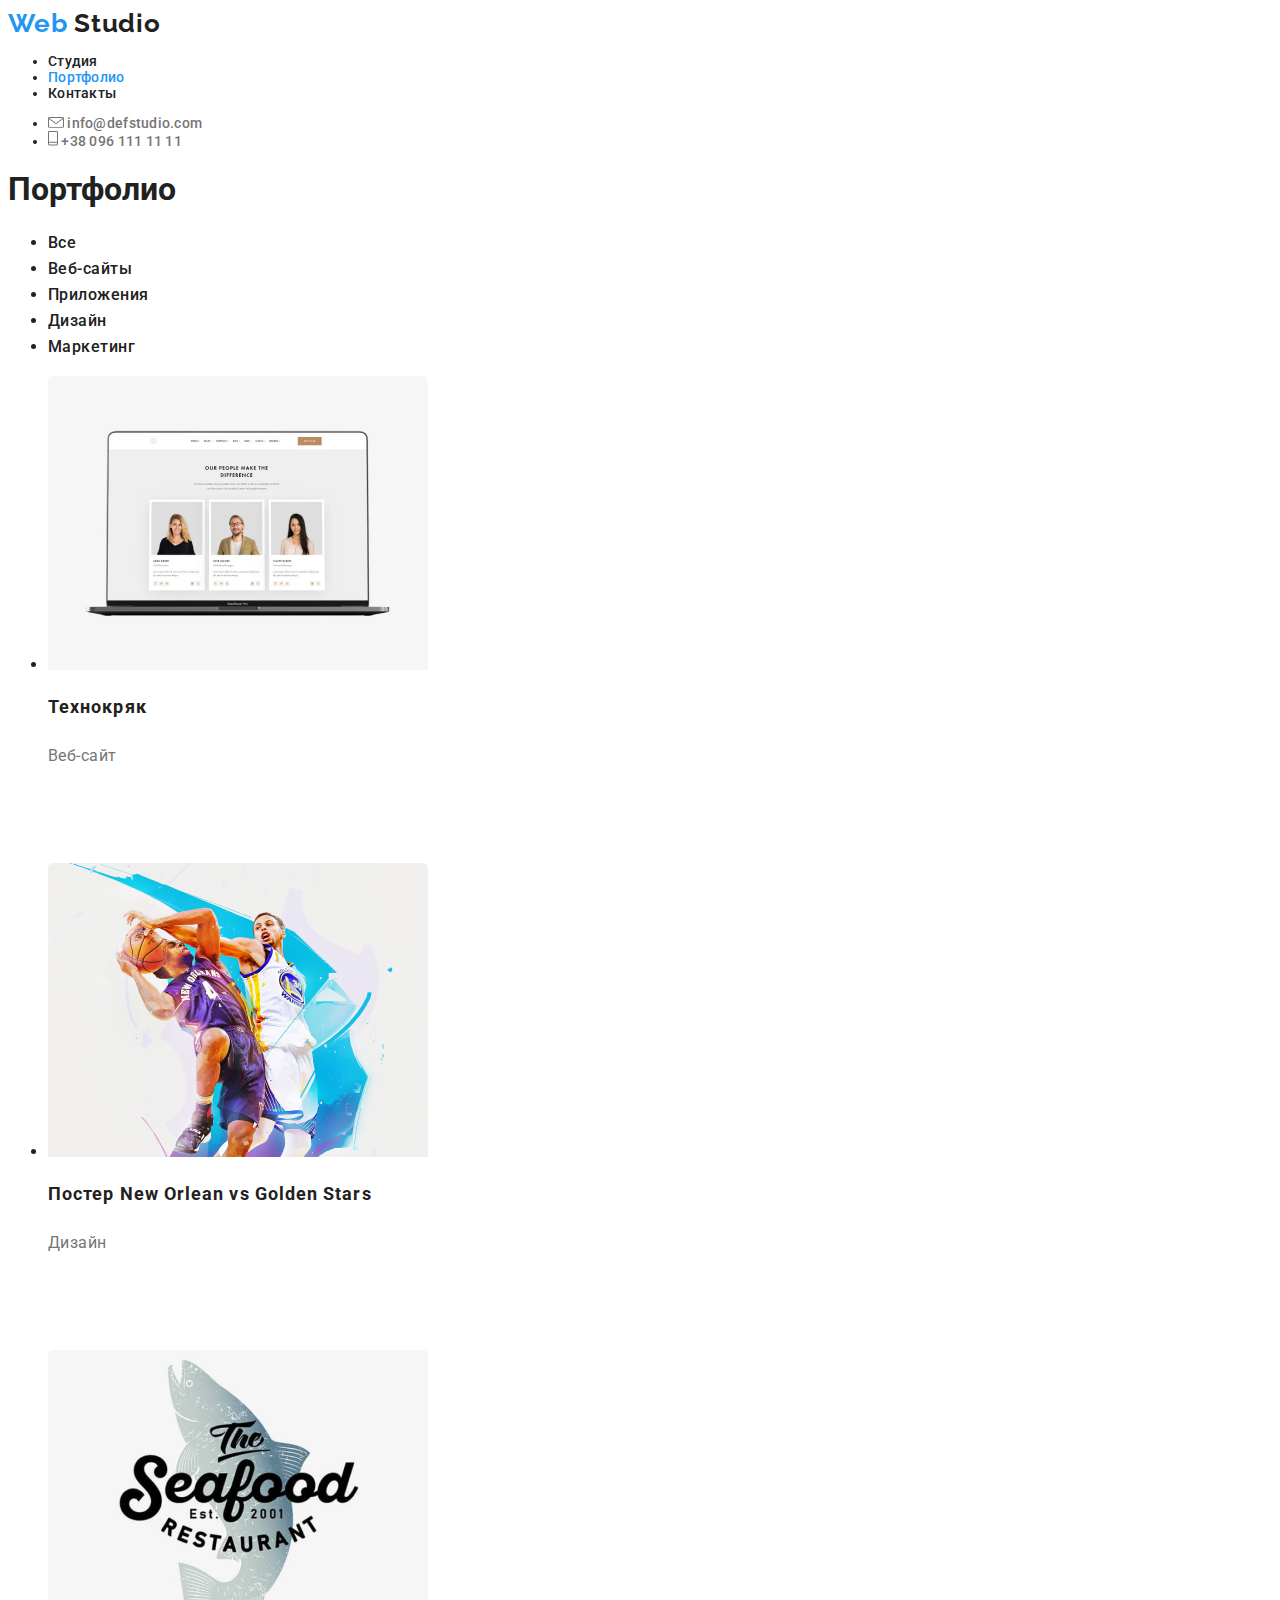
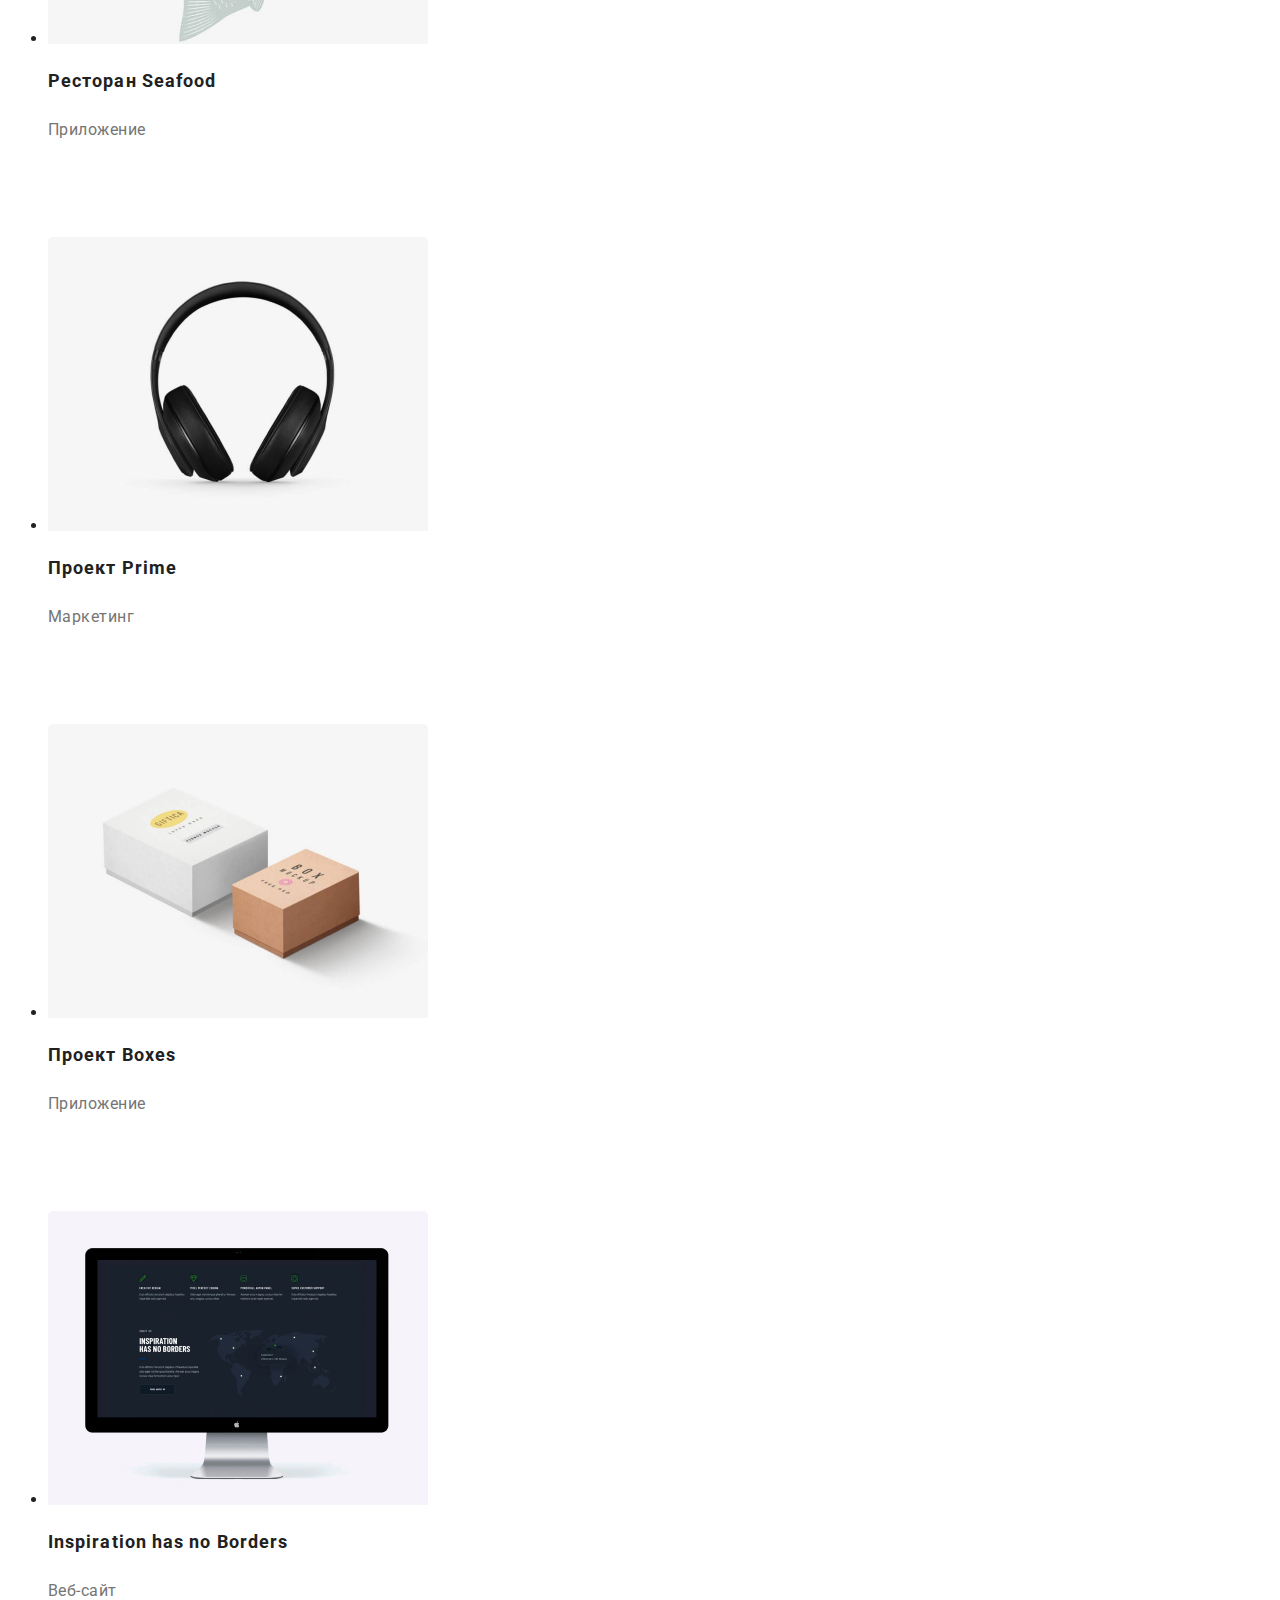
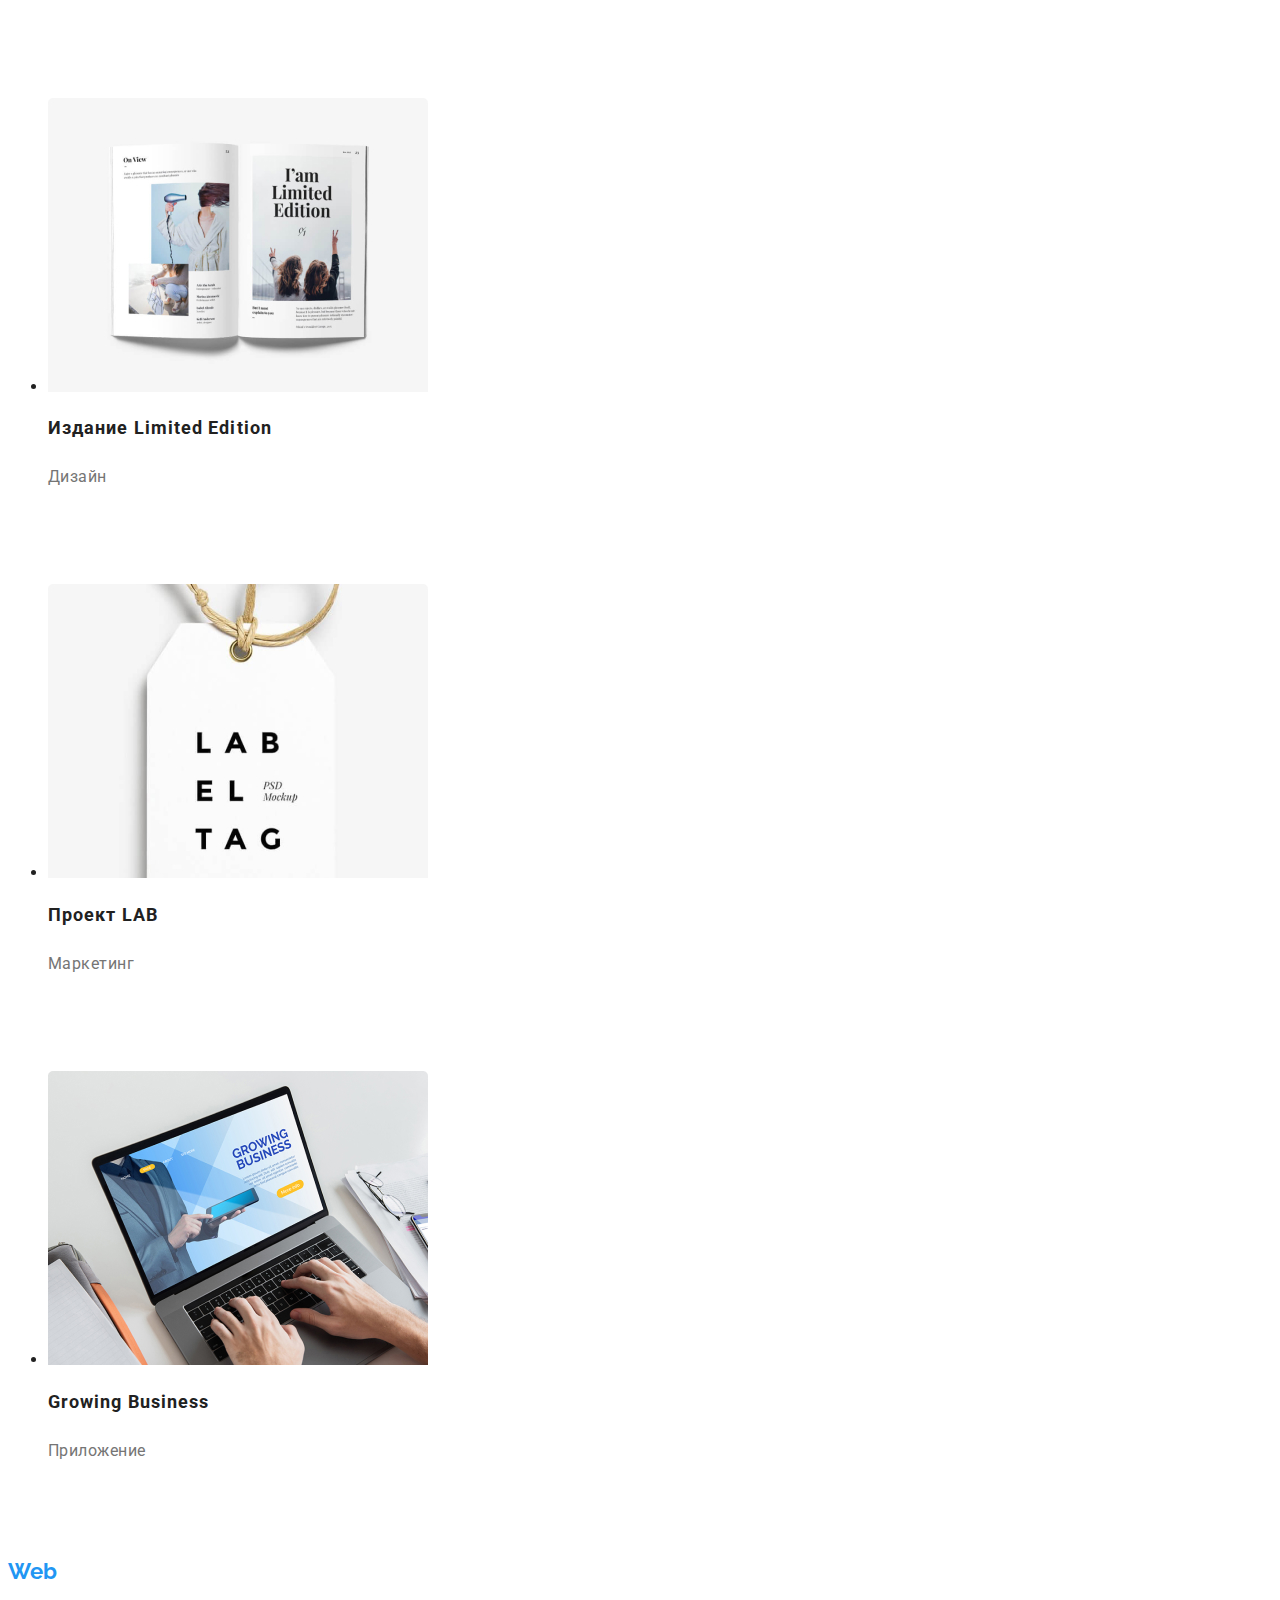
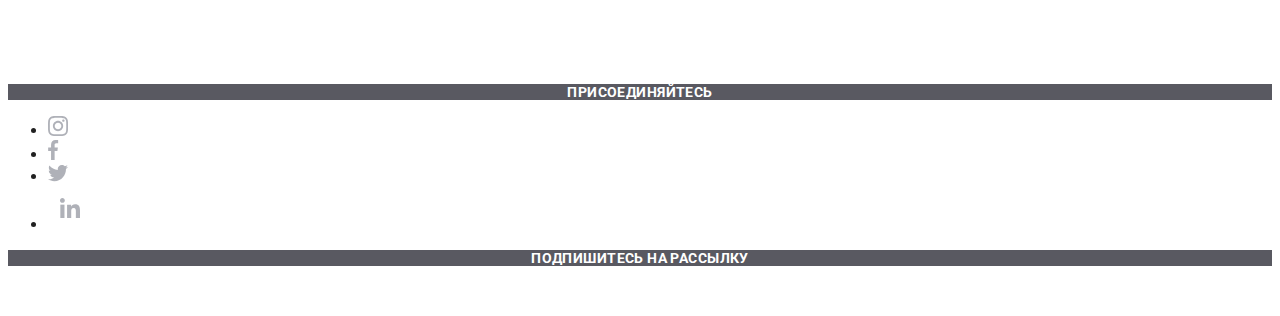
==== portfolio.html @ db1a55d1 "клон" ====
<!DOCTYPE html>
<html lang="ru">
  <head>
    <meta charset="UTF-8" />
    <meta name="viewport" content="width=device-width, initial-scale=1.0" />
    <link
      href="https://fonts.googleapis.com/css2?family=Raleway:wght@700&family=Roboto:wght@400;500;700;900&display=swap"
      rel="stylesheet"
    />
    <link rel="stylesheet" href="./css/styles.css" />
    <title>Web Studio</title>
  </head>
  <body>
    <header>
      <nav class="header">
        <a class="logos" href="/"> <span class="logo">Web</span> Studio</a>
        <ul class="social-links">
          <li><a href="./index.html">Студия</a></li>
          <li><a href="" class="link">Портфолио</a></li>
          <li><a href="">Контакты</a></li>
        </ul>
        <ul>
          <li>
            <img src="./images/envelope.svg" alt="Конверт" />
            <a class="phone" href="maito:info@defstudio.com"
              >info@defstudio.com</a
            >
          </li>
          <li>
            <img src="./images/tel.svg" alt="Телефон" />
            <a class="phone" href="tel:+380961111111">+38 096 111 11 11</a>
          </li>
        </ul>
      </nav>
    </header>
    <main>
      <h1>Портфолио</h1>
      <ul>
        <li><a href="" class="title"> Все</a></li>
        <li><a href="" class="title"> Веб-сайты</a></li>
        <li><a href="" class="title"> Приложения</a></li>
        <li><a href="" class="title"> Дизайн</a></li>
        <li><a href="" class="title"> Маркетинг</a></li>
      </ul>
      <ul>
        <li>
          <a href="">
            <img
              src="./images/tehnokryak.jpg"
              alt="Компьютер с открытой веб-страницей"
          /></a>
          <h2 class="subject">Технокряк</h2>
          <p class="subtitle">Веб-сайт</p>
          <p class="popup">
            Технокряк это современная площадка распространения коронавируса.
            Компании используют эту платформу для цифрового шпионажа и атак на
            защищённые сервера конкурентов.
          </p>
        </li>
        <li>
          <a href="">
            <img src="./images/man.jpg" alt="Баскетболисты борющиеся за мяч" />
          </a>
          <h2 class="subject">Постер New Orlean vs Golden Stars</h2>
          <p class="subtitle">Дизайн</p>
          <p class="popup">
            Lorem ipsum dolor sit amet consectetur adipisicing elit. Sequi,
            porro. Quidem tenetur similique et aperiam, cum natus accusamus
            laudantium eius animi distinctio quia quos reprehenderit sapiente.
            Optio earum ratione soluta?
          </p>
        </li>
        <li>
          <a href="">
            <img src="./images/fish.jpg" alt="Логотип ресторана Seafood" />
          </a>
          <h2 class="subject">Ресторан Seafood</h2>
          <p class="subtitle">Приложение</p>
          <p class="popup">
            Lorem ipsum dolor sit amet consectetur adipisicing elit. Sequi,
            porro. Quidem tenetur similique et aperiam, cum natus accusamus
            laudantium eius animi distinctio quia quos reprehenderit sapiente.
            Optio earum ratione soluta?
          </p>
        </li>
        <li>
          <a href="">
            <img src="./images/hp.jpg" alt="Наушники" />
          </a>
          <h2 class="subject">Проект Prime</h2>
          <p class="subtitle">Маркетинг</p>
          <p class="popup">
            Lorem ipsum dolor sit amet consectetur adipisicing elit. Sequi,
            porro. Quidem tenetur similique et aperiam, cum natus accusamus
            laudantium eius animi distinctio quia quos reprehenderit sapiente.
            Optio earum ratione soluta?
          </p>
        </li>
        <li>
          <a href="">
            <img src="./images/box.jpg" alt="Две коробки на столе" />
          </a>
          <h2 class="subject">Проект Boxes</h2>
          <p class="subtitle">Приложение</p>
          <p class="popup">
            Lorem ipsum dolor sit amet consectetur adipisicing elit. Sequi,
            porro. Quidem tenetur similique et aperiam, cum natus accusamus
            laudantium eius animi distinctio quia quos reprehenderit sapiente.
            Optio earum ratione soluta?
          </p>
        </li>
        <li>
          <a href="">
            <img src="./images/comp3.jpg" alt="Компьютер" />
          </a>
          <h2 class="subject">Inspiration has no Borders</h2>
          <p class="subtitle">Веб-сайт</p>
          <p class="popup">
            Lorem ipsum dolor sit amet consectetur adipisicing elit. Sequi,
            porro. Quidem tenetur similique et aperiam, cum natus accusamus
            laudantium eius animi distinctio quia quos reprehenderit sapiente.
            Optio earum ratione soluta?
          </p>
        </li>
        <li>
          <a href="">
            <img src="./images/book.jpg" alt="Развернутая книга на столе" />
          </a>
          <h2 class="subject">Издание Limited Edition</h2>
          <p class="subtitle">Дизайн</p>
          <p class="popup">
            Lorem ipsum dolor sit amet consectetur adipisicing elit. Sequi,
            porro. Quidem tenetur similique et aperiam, cum natus accusamus
            laudantium eius animi distinctio quia quos reprehenderit sapiente.
            Optio earum ratione soluta?
          </p>
        </li>
        <li>
          <a href="">
            <img src="./images/lab.jpg" alt="Бирка с логотипом Лаб" />
          </a>
          <h2 class="subject">Проект LAB</h2>
          <p class="subtitle">Маркетинг</p>
          <p class="popup">
            Lorem ipsum dolor sit amet consectetur adipisicing elit. Sequi,
            porro. Quidem tenetur similique et aperiam, cum natus accusamus
            laudantium eius animi distinctio quia quos reprehenderit sapiente.
            Optio earum ratione soluta?
          </p>
        </li>
        <li>
          <a href="">
            <img src="./images/laptop.jpg" alt="Ноутбук" />
          </a>
          <h2 class="subject">Growing Business</h2>
          <p class="subtitle">Приложение</p>
          <p class="popup">
            Lorem ipsum dolor sit amet consectetur adipisicing elit. Sequi,
            porro. Quidem tenetur similique et aperiam, cum natus accusamus
            laudantium eius animi distinctio quia quos reprehenderit sapiente.
            Optio earum ratione soluta?
          </p>
        </li>
      </ul>
    </main>
    <footer>
      <a href="/" class="logos-footer"> <span class="logo">Web</span> Studio</a>
      <address>
        <ul class="adress">
          <div class="adress">г. Киев, пр-т Леси Украинки, 26</div>
          <li>
            <a href="maito:info@defstudio.com" class="mobile"
              >info@defstudio.com</a
            >
          </li>
          <li>
            <a href="tel:+380961111111" class="mobile">+38 096 111 11 11</a>
          </li>
        </ul>
      </address>

      <p class="items">Присоединяйтесь</p>
      <ul>
        <li>
          <a href="https://www.instagram.com/?hl=ru">
            <img src="./images/instagram.svg" alt="Логотип Инстаграмм" />
          </a>
        </li>
        <li>
          <a href="https://www.facebook.com/">
            <img src="./images/facebook.svg" alt="Логотип Фейсбук" />
          </a>
        </li>
        <li>
          <a href="https://twitter.com/explore">
            <img src="./images/twitter.svg" alt="Логотип твиттер"
          /></a>
        </li>
        <li>
          <a href="https://www.linkedin.com/"></a>
          <img src="./images/linkedln.svg" alt="Логотип линкодин" />
        </li>
      </ul>
      <p class="items">Подпишитесь на рассылку</p>
      <p class="aside">2020 | Developed by GoIT Students</p>
    </footer>
  </body>
</html>
---- css/styles.css ----
body {
  font-family: Roboto;
  color: #212121;
}
.header {
  background: #ffffff;
  color: #212121;
  font-family: Roboto;
  font-style: normal;
  font-weight: 500;
  font-size: 14px;
  line-height: 16px;
  letter-spacing: 0.02em;
}
.logo {
  color: #2196f3;
}
.logos {
  font-style: normal;
  font-weight: bold;
  font-size: 26px;
  line-height: 31px;
  letter-spacing: 0.03em;
  font-family: Raleway;
}
.logos-footer {
  font-family: Raleway;
  font-style: normal;
  font-weight: bold;
  font-size: 22px;
  line-height: 26px;
  letter-spacing: 0.03em;
  color: #ffffff;
}
a {
  text-decoration: none;
  font-size: 14px;
  line-height: 16px;
  color: #212121;
}
a:hover {
  color: #2196f3;
}
.link {
  color: #2196f3;
}
.social-links .link {
  font-style: normal;
  font-weight: 500;
  font-size: 14px;
  line-height: 16px;
  letter-spacing: 0.02em;
}
.adress {
  font-style: normal;
  font-weight: normal;
  font-size: 14px;
  line-height: 24px;
  letter-spacing: 0.03em;
  color: #ffffff;
}
.mobile {
  font-style: normal;
  font-weight: normal;
  font-size: 14px;
  line-height: 24px;
  letter-spacing: 0.03em;
  color: rgba(255, 255, 255, 0.6);
}
.phone {
  color: #757575;
}
.phone:hover {
  color: #2196f3;
}
.preview {
  color: #ffffff;
  background-color: black;
  font-style: normal;
  font-weight: 900;
  font-size: 44px;
  line-height: 60px;
  letter-spacing: 0.06em;
  text-transform: uppercase;
}
.button {
  font-style: normal;
  font-weight: bold;
  font-size: 16px;
  line-height: 30px;
  display: flex;
  letter-spacing: 0.06em;
  color: #ffffff;
}
p {
  color: #757575;
}
.text {
  font-style: normal;
  font-weight: normal;
  font-size: 14px;
  line-height: 24px;
  letter-spacing: 0.03em;
}
.desc {
  font-style: normal;
  font-weight: normal;
  font-size: 16px;
  line-height: 19px;
  letter-spacing: 0.03em;
}
h2 {
  font-style: normal;
  font-weight: bold;
  font-size: 36px;
  line-height: 42px;
  letter-spacing: 0.03em;
}
h3 {
  font-style: normal;
  font-weight: 500;
  font-size: 16px;
  line-height: 19px;
  letter-spacing: 0.03em;
  color: #212121;
}
.item {
  font-style: normal;
  font-weight: bold;
  font-size: 14px;
  line-height: 16px;
  letter-spacing: 0.03em;
  text-transform: uppercase;
  color: #212121;
}
.items {
  font-style: normal;
  font-weight: bold;
  font-size: 14px;
  line-height: 16px;
  text-align: center;
  letter-spacing: 0.03em;
  text-transform: uppercase;
  color: #ffffff;
  background: rgba(47, 48, 58, 0.8);
}
.title {
  font-style: normal;
  font-weight: 500;
  font-size: 16px;
  line-height: 26px;
  letter-spacing: 0.03em;
}
.subject {
  font-style: normal;
  font-weight: bold;
  font-size: 18px;
  line-height: 36px;
  letter-spacing: 0.06em;
}
.subtitle {
  font-style: normal;
  font-weight: normal;
  font-size: 16px;
  line-height: 30px;
  letter-spacing: 0.03em;
}
.popup {
  font-style: normal;
  font-weight: normal;
  font-size: 18px;
  line-height: 28px;
  letter-spacing: 0.03em;
  color: #ffffff;
}
.aside {
  font-style: normal;
  font-weight: normal;
  font-size: 12px;
  line-height: 24px;
  text-align: center;
  letter-spacing: 0.03em;
  color: rgba(255, 255, 255, 0.4);
}
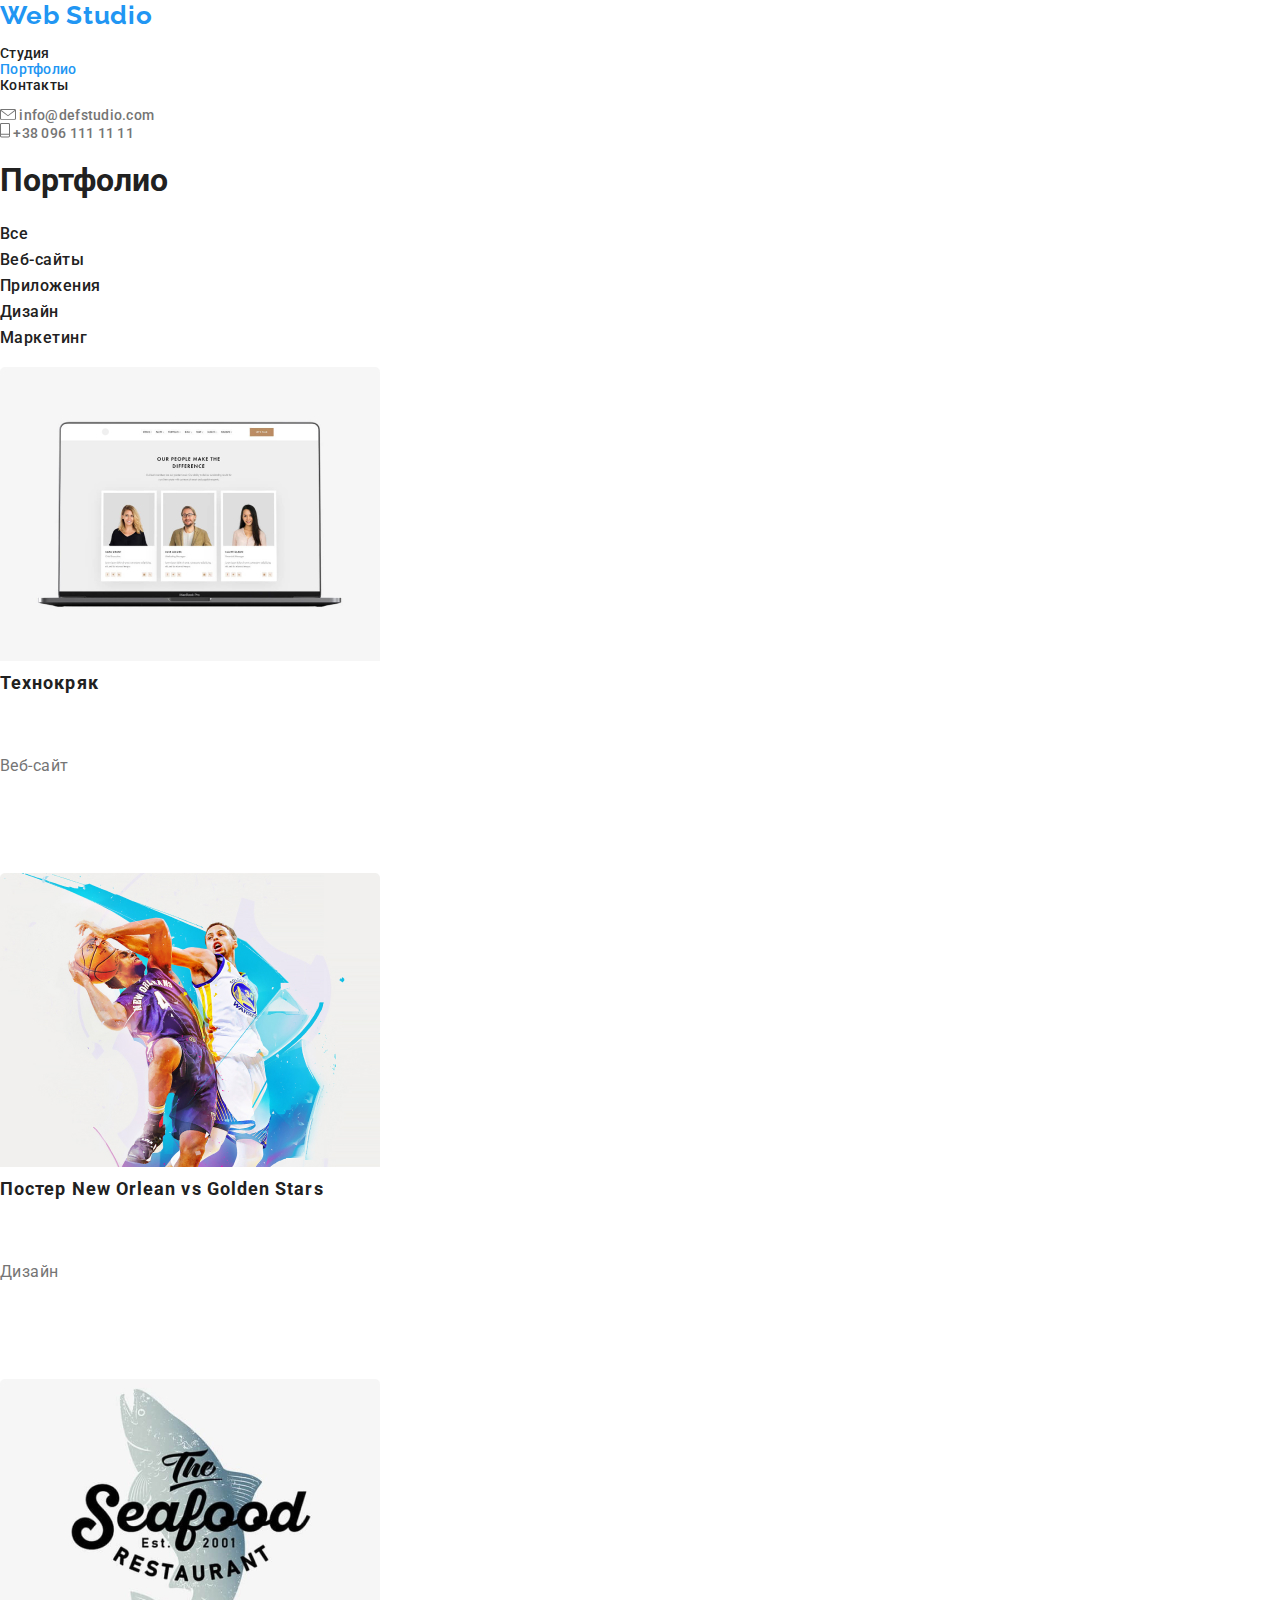
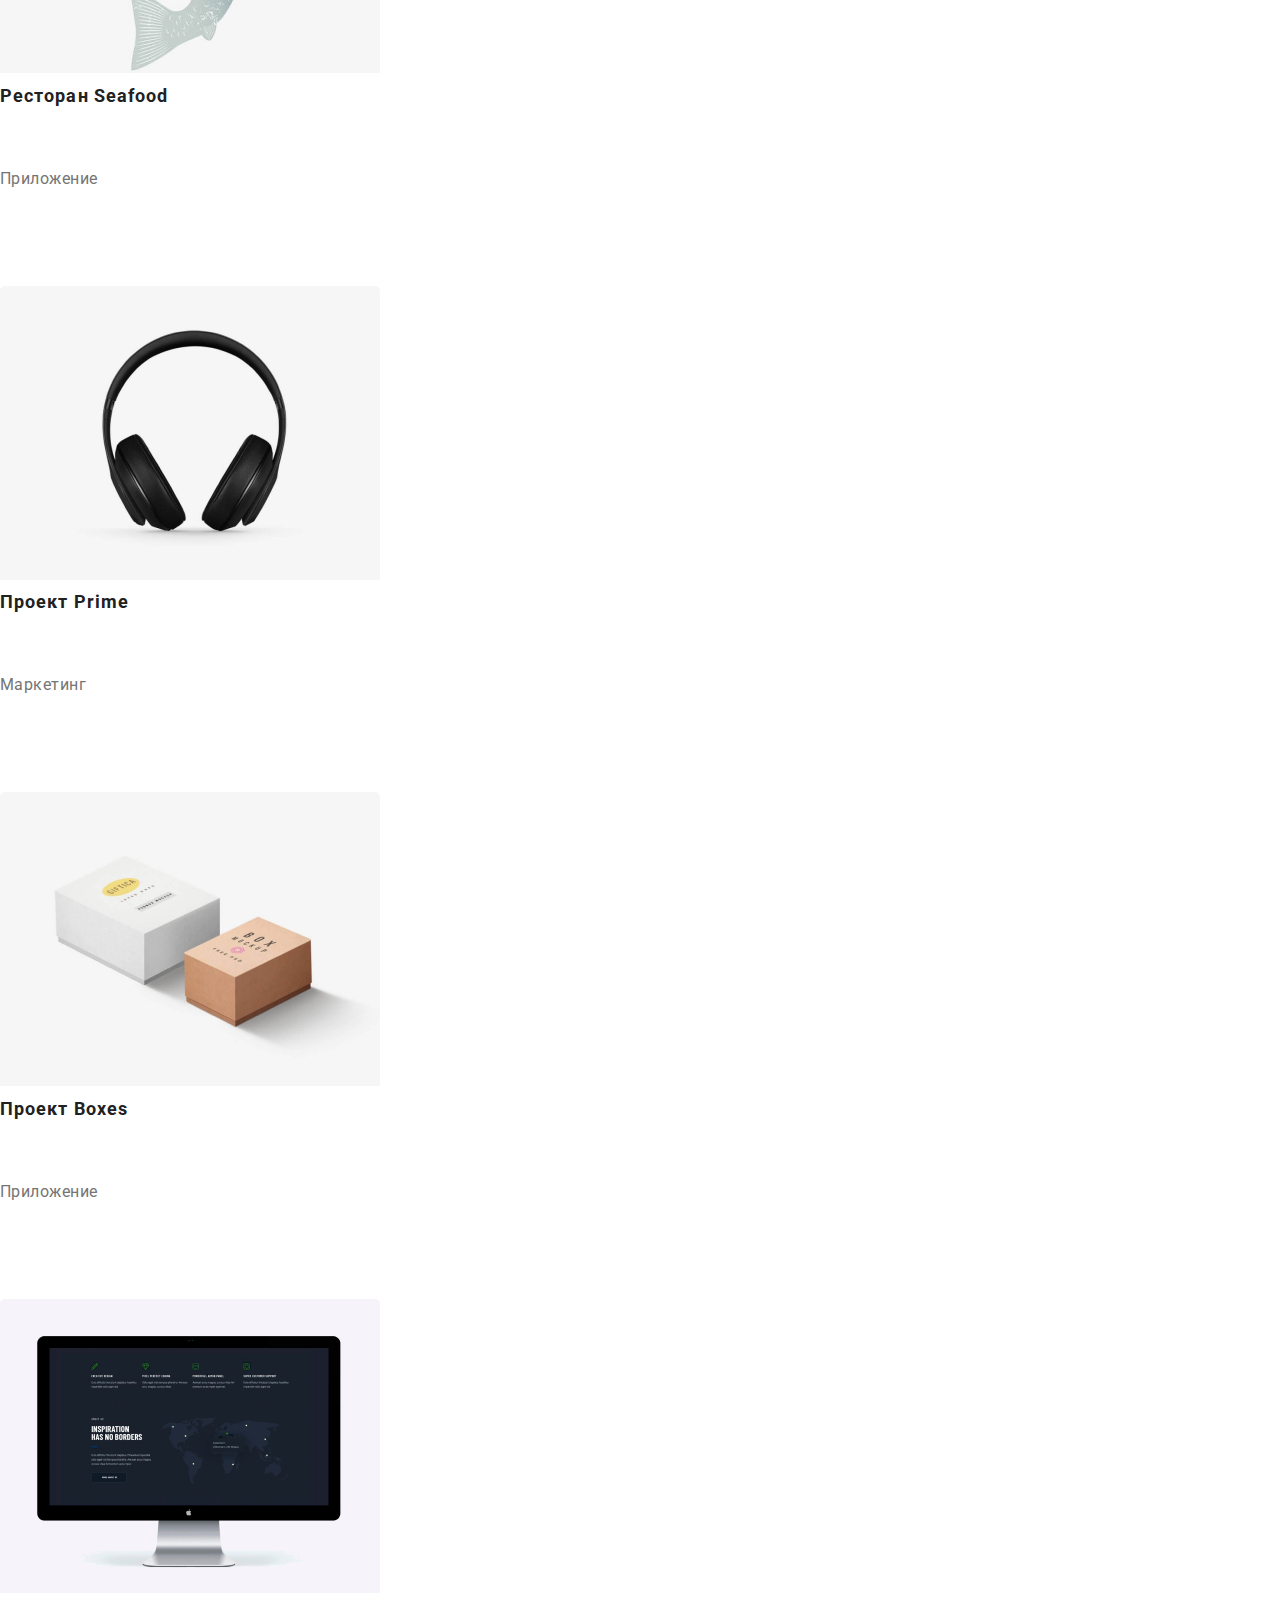
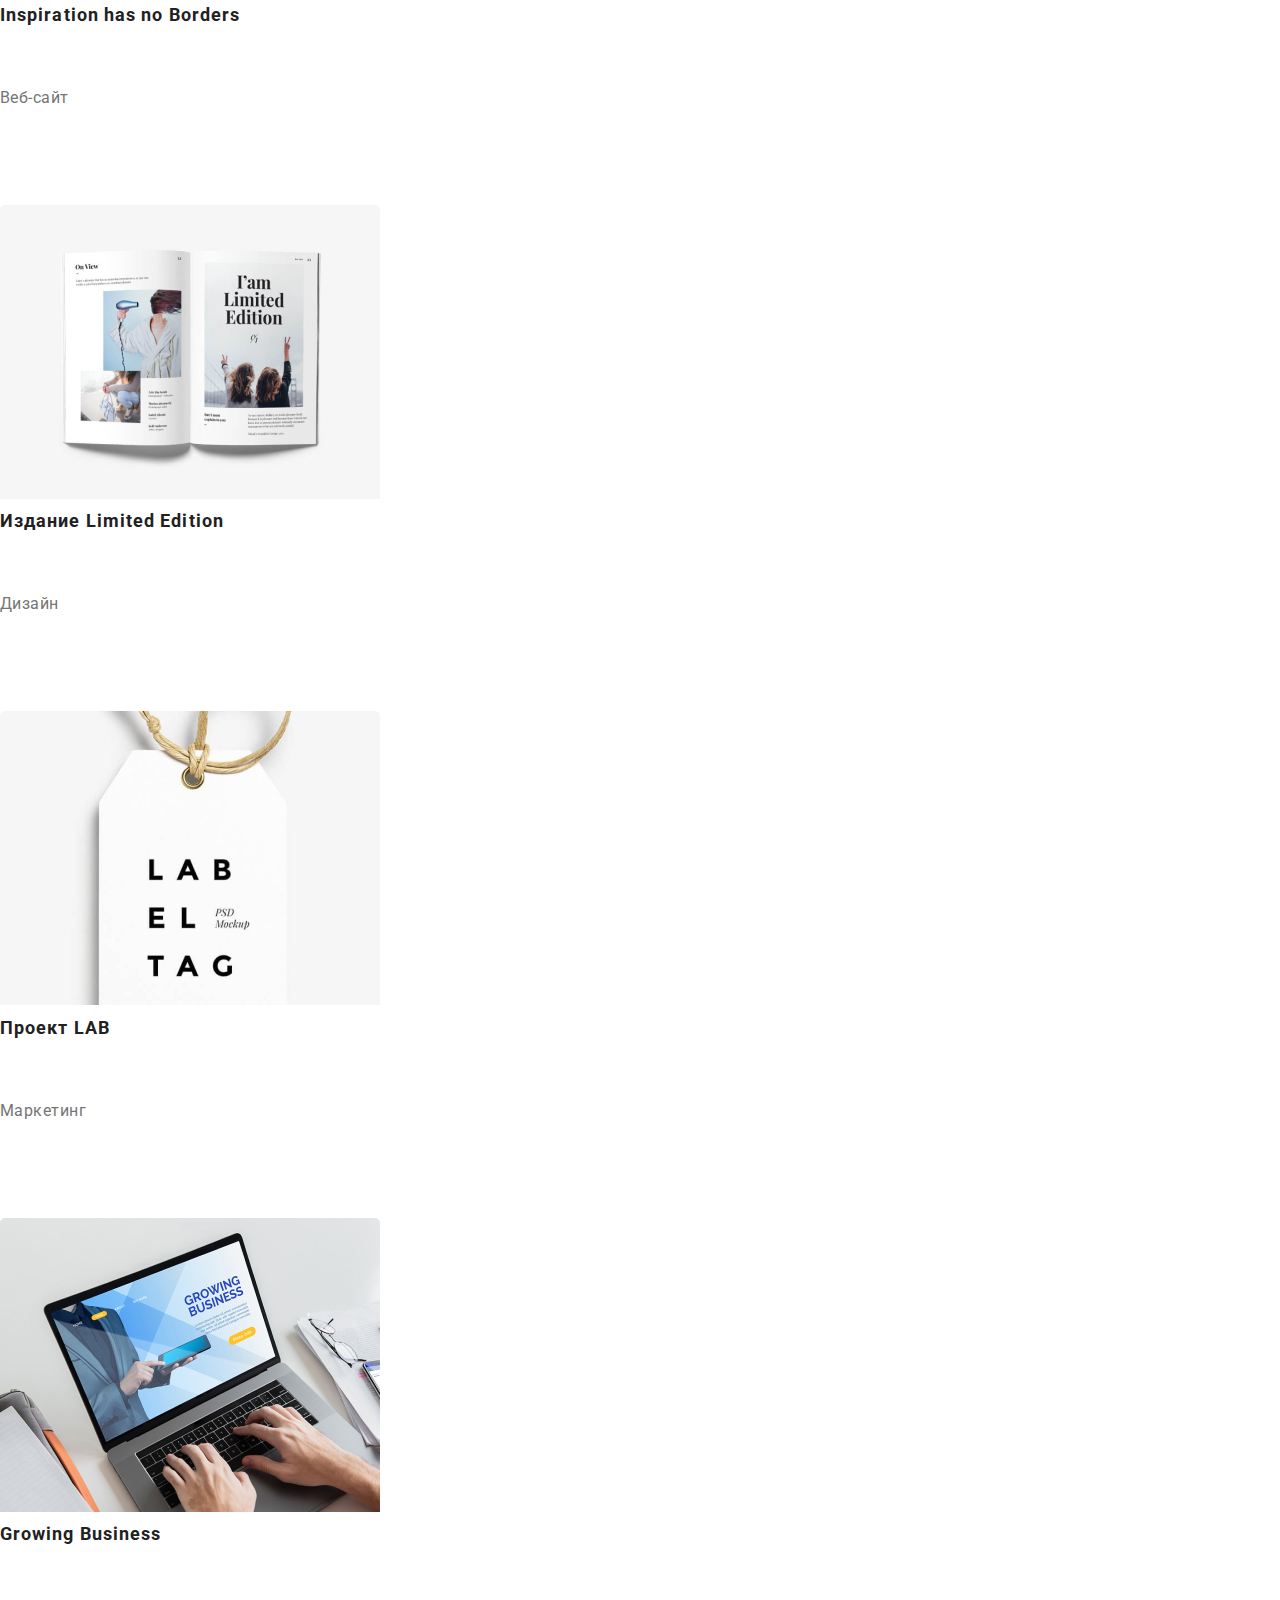
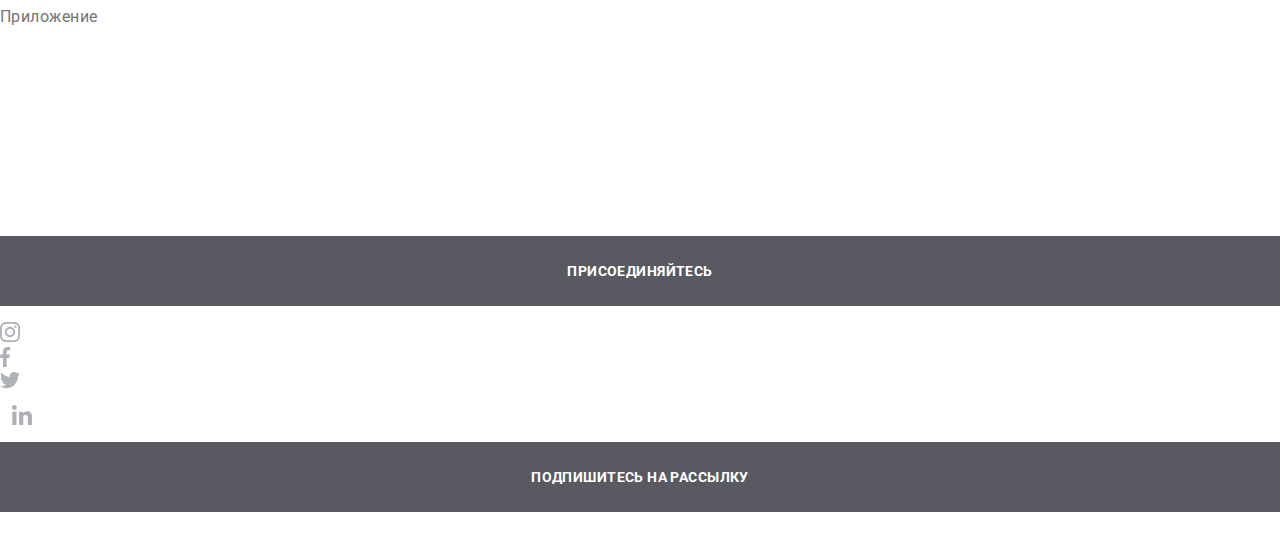
==== commit fd9ed429: "контейнеры их размеры" ====
--- a/portfolio.html
+++ b/portfolio.html
@@ -6,6 +6,10 @@
     <link
       href="https://fonts.googleapis.com/css2?family=Raleway:wght@700&family=Roboto:wght@400;500;700;900&display=swap"
       rel="stylesheet"
+    />
+    <link
+      rel="stylesheet"
+      href="https://cdnjs.cloudflare.com/ajax/libs/modern-normalize/0.6.0/modern-normalize.min.css"
     />
     <link rel="stylesheet" href="./css/styles.css" />
     <title>Web Studio</title>
--- a/css/styles.css
+++ b/css/styles.css
@@ -1,3 +1,13 @@
+html {
+  box-sizing: border-box;
+}
+
+*,
+*::before,
+*::after {
+  box-sizing: inherit;
+}
+
 body {
   font-family: Roboto;
   color: #212121;
@@ -12,7 +22,15 @@
   line-height: 16px;
   letter-spacing: 0.02em;
 }
-.logo {
+.container {
+  width: 1200px;
+  margin-left: auto;
+  margin-right: auto;
+  padding-left: 15px;
+  padding-right: 15px;
+  outline: 2px solid turquoise;
+}
+. .logo {
   color: #2196f3;
 }
 .logos {
@@ -41,6 +59,11 @@
 a:hover {
   color: #2196f3;
 }
+ul {
+  margin-bottom: 0;
+  list-style: none;
+  padding-left: 0;
+}
 .link {
   color: #2196f3;
 }
@@ -69,11 +92,22 @@
 }
 .phone {
   color: #757575;
+  font-style: normal;
+  font-weight: 500;
+  font-size: 14px;
+  line-height: 16px;
+  letter-spacing: 0.02em;
 }
 .phone:hover {
   color: #2196f3;
 }
+.contacts {
+  margin-top: 0;
+  margin-bottom: 0;
+}
 .preview {
+  margin-top: 0;
+  margin-bottom: 46px;
   color: #ffffff;
   background-color: black;
   font-style: normal;
@@ -82,27 +116,83 @@
   line-height: 60px;
   letter-spacing: 0.06em;
   text-transform: uppercase;
+  text-align: center;
+  width: 646px;
+  margin-left: 477px;
+  margin-right: 477px;
+}
+.conateiner-one {
+  width: 1600px;
+  margin-left: auto;
+  margin-right: auto;
+  text-align: center;
+  outline: 2px solid turquoise;
 }
 .button {
+  display: inline-block;
   font-style: normal;
   font-weight: bold;
   font-size: 16px;
   line-height: 30px;
-  display: flex;
   letter-spacing: 0.06em;
   color: #ffffff;
+  min-width: 200px;
+  padding: 10px 32px;
+  text-align: center;
+  background: #2196f3;
+  box-shadow: 0px 4px 4px rgba(0, 0, 0, 0.15);
+  border-radius: 4px;
 }
 p {
   color: #757575;
 }
 .text {
-  font-style: normal;
-  font-weight: normal;
-  font-size: 14px;
-  line-height: 24px;
-  letter-spacing: 0.03em;
+  margin-top: 0;
+  margin-bottom: 0;
+  font-style: normal;
+  font-weight: normal;
+  font-size: 14px;
+  line-height: 24px;
+  letter-spacing: 0.03em;
+}
+.conateiner-two {
+  width: 1230px;
+  margin-left: auto;
+  margin-right: auto;
+  padding-left: 15px;
+  padding-right: 15px;
+  outline: 2px solid turquoise;
+}
+.conateiner-three {
+  width: 1230px;
+  margin-left: auto;
+  margin-right: auto;
+  padding-left: 15px;
+  padding-right: 15px;
+  outline: 2px solid turquoise;
+}
+.conateiner-four {
+  width: 1230px;
+  margin-left: auto;
+  margin-right: auto;
+  padding-left: 15px;
+  padding-right: 15px;
+  background: #f5f4fa;
+  padding-top: 94px;
+  padding-bottom: 94px;
+  outline: 2px solid turquoise;
+}
+.conateiner-five {
+  width: 1230px;
+  margin-left: auto;
+  margin-right: auto;
+  padding-left: 15px;
+  padding-right: 15px;
+  outline: 2px solid turquoise;
 }
 .desc {
+  margin-top: 0;
+  margin-bottom: 0;
   font-style: normal;
   font-weight: normal;
   font-size: 16px;
@@ -110,6 +200,8 @@
   letter-spacing: 0.03em;
 }
 h2 {
+  margin-top: 0;
+  margin-bottom: 50px;
   font-style: normal;
   font-weight: bold;
   font-size: 36px;
@@ -117,6 +209,8 @@
   letter-spacing: 0.03em;
 }
 h3 {
+  margin-top: 0;
+  margin-bottom: 0;
   font-style: normal;
   font-weight: 500;
   font-size: 16px;
@@ -124,7 +218,18 @@
   letter-spacing: 0.03em;
   color: #212121;
 }
+.picture {
+  width: 270px;
+  height: 120px;
+  margin-bottom: 30px;
+  background: #f5f4fa;
+  border-radius: 4px;
+}
+
 .item {
+  margin-top: 0;
+  margin-bottom: 10px;
+
   font-style: normal;
   font-weight: bold;
   font-size: 14px;
@@ -134,6 +239,9 @@
   color: #212121;
 }
 .items {
+  margin-top: 0;
+  margin-bottom: 0;
+  padding: 27px 82px;
   font-style: normal;
   font-weight: bold;
   font-size: 14px;
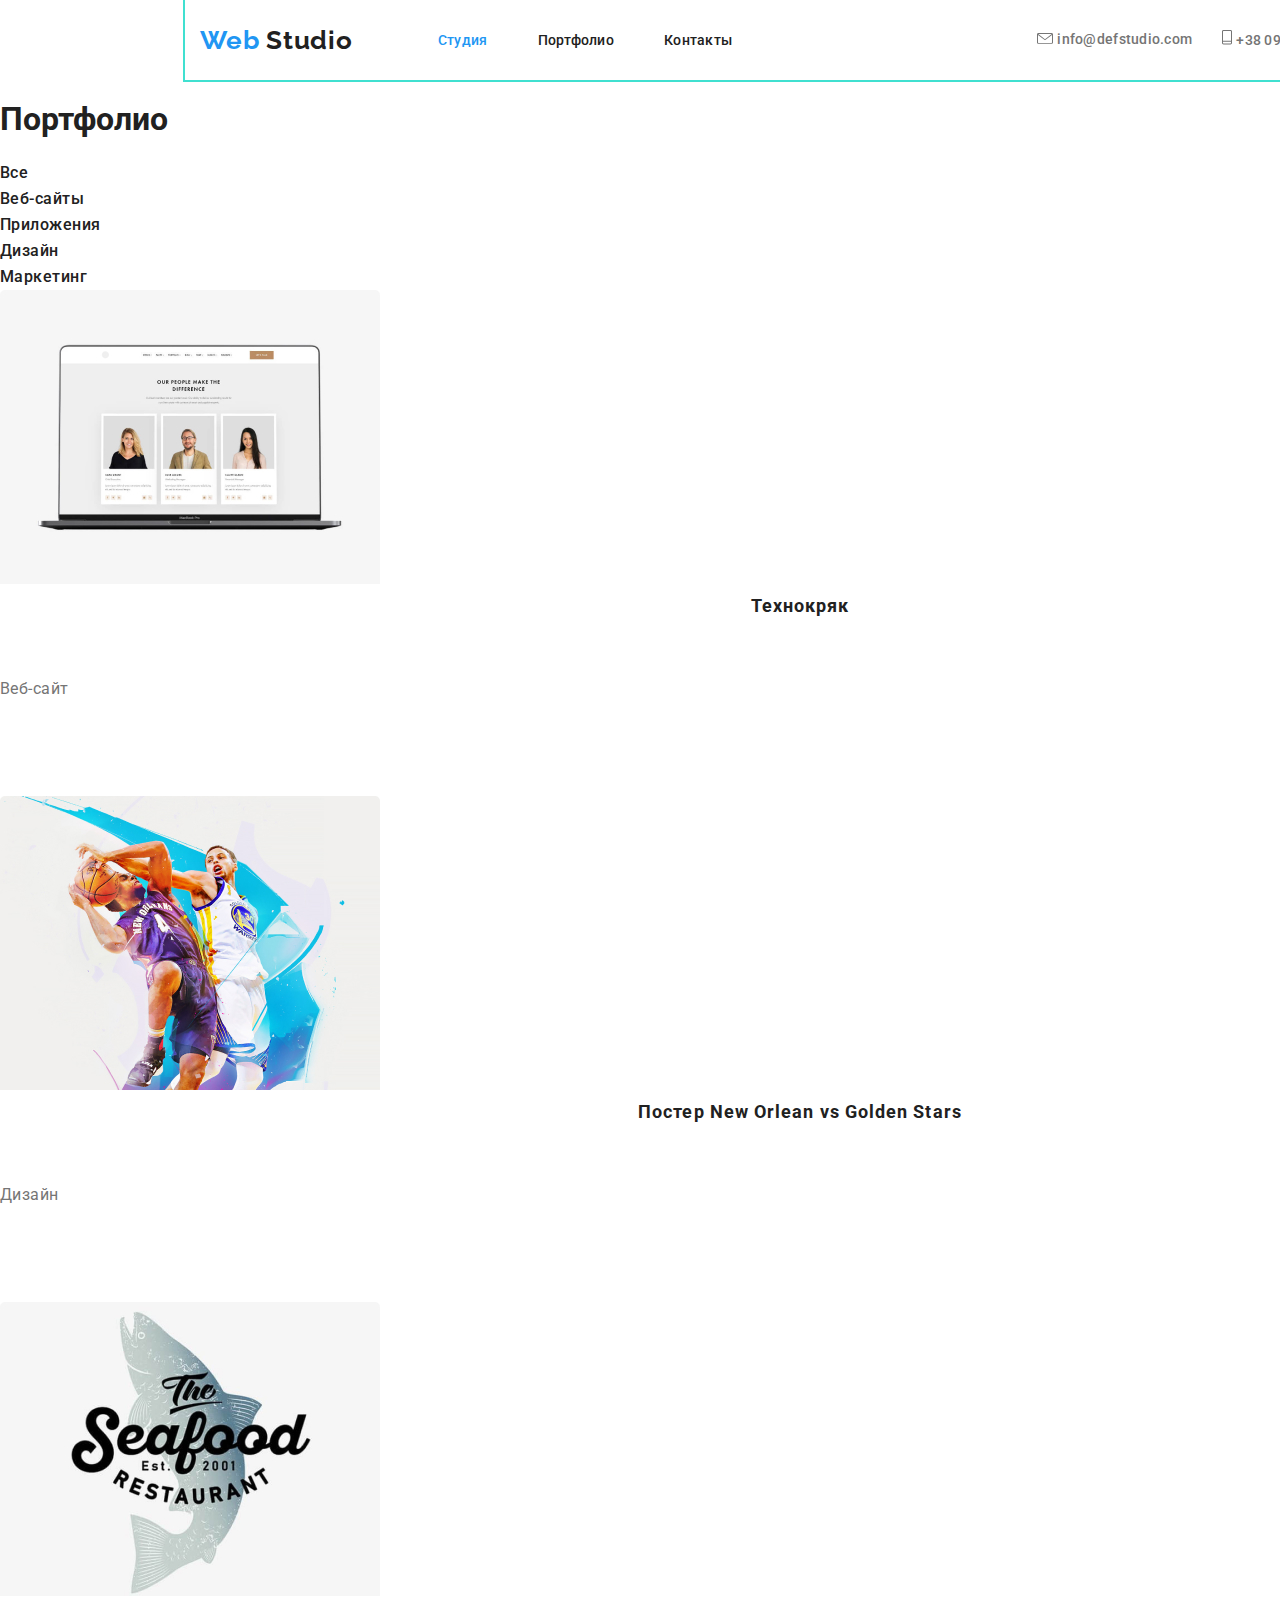
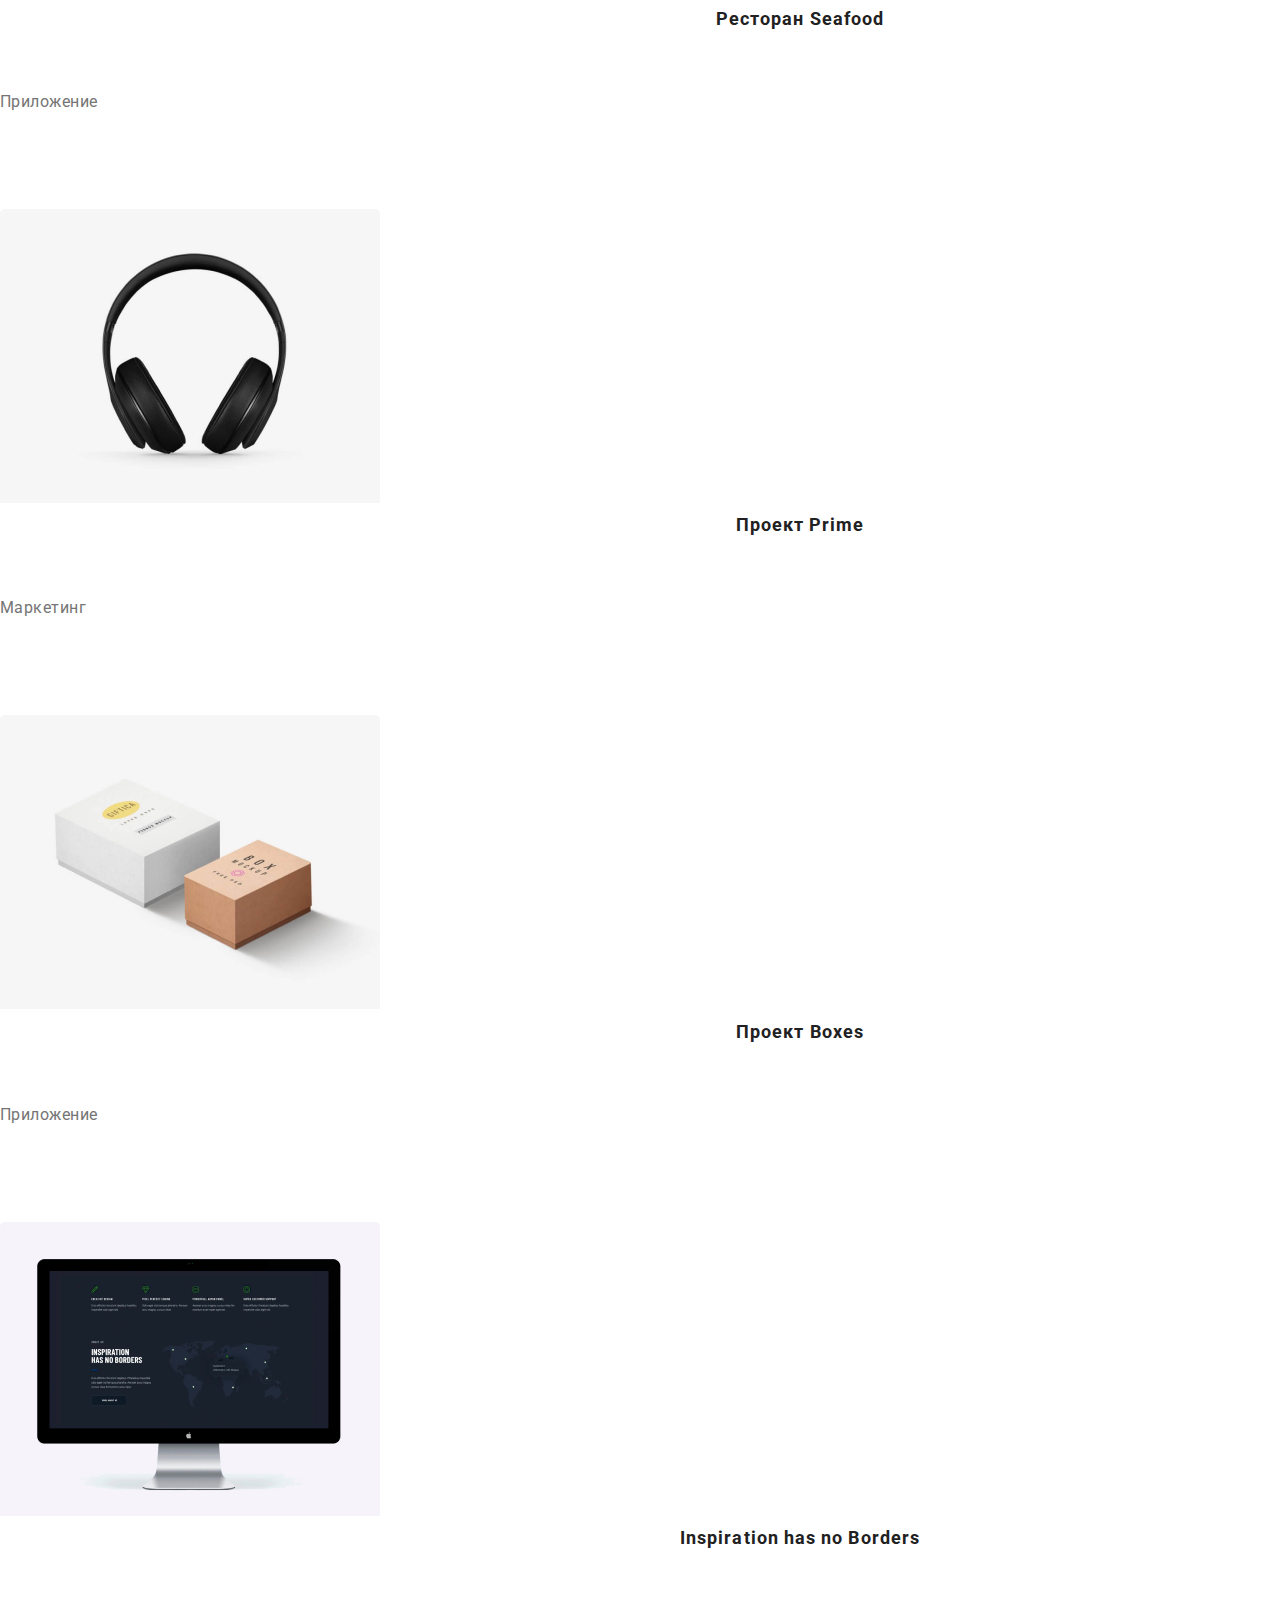
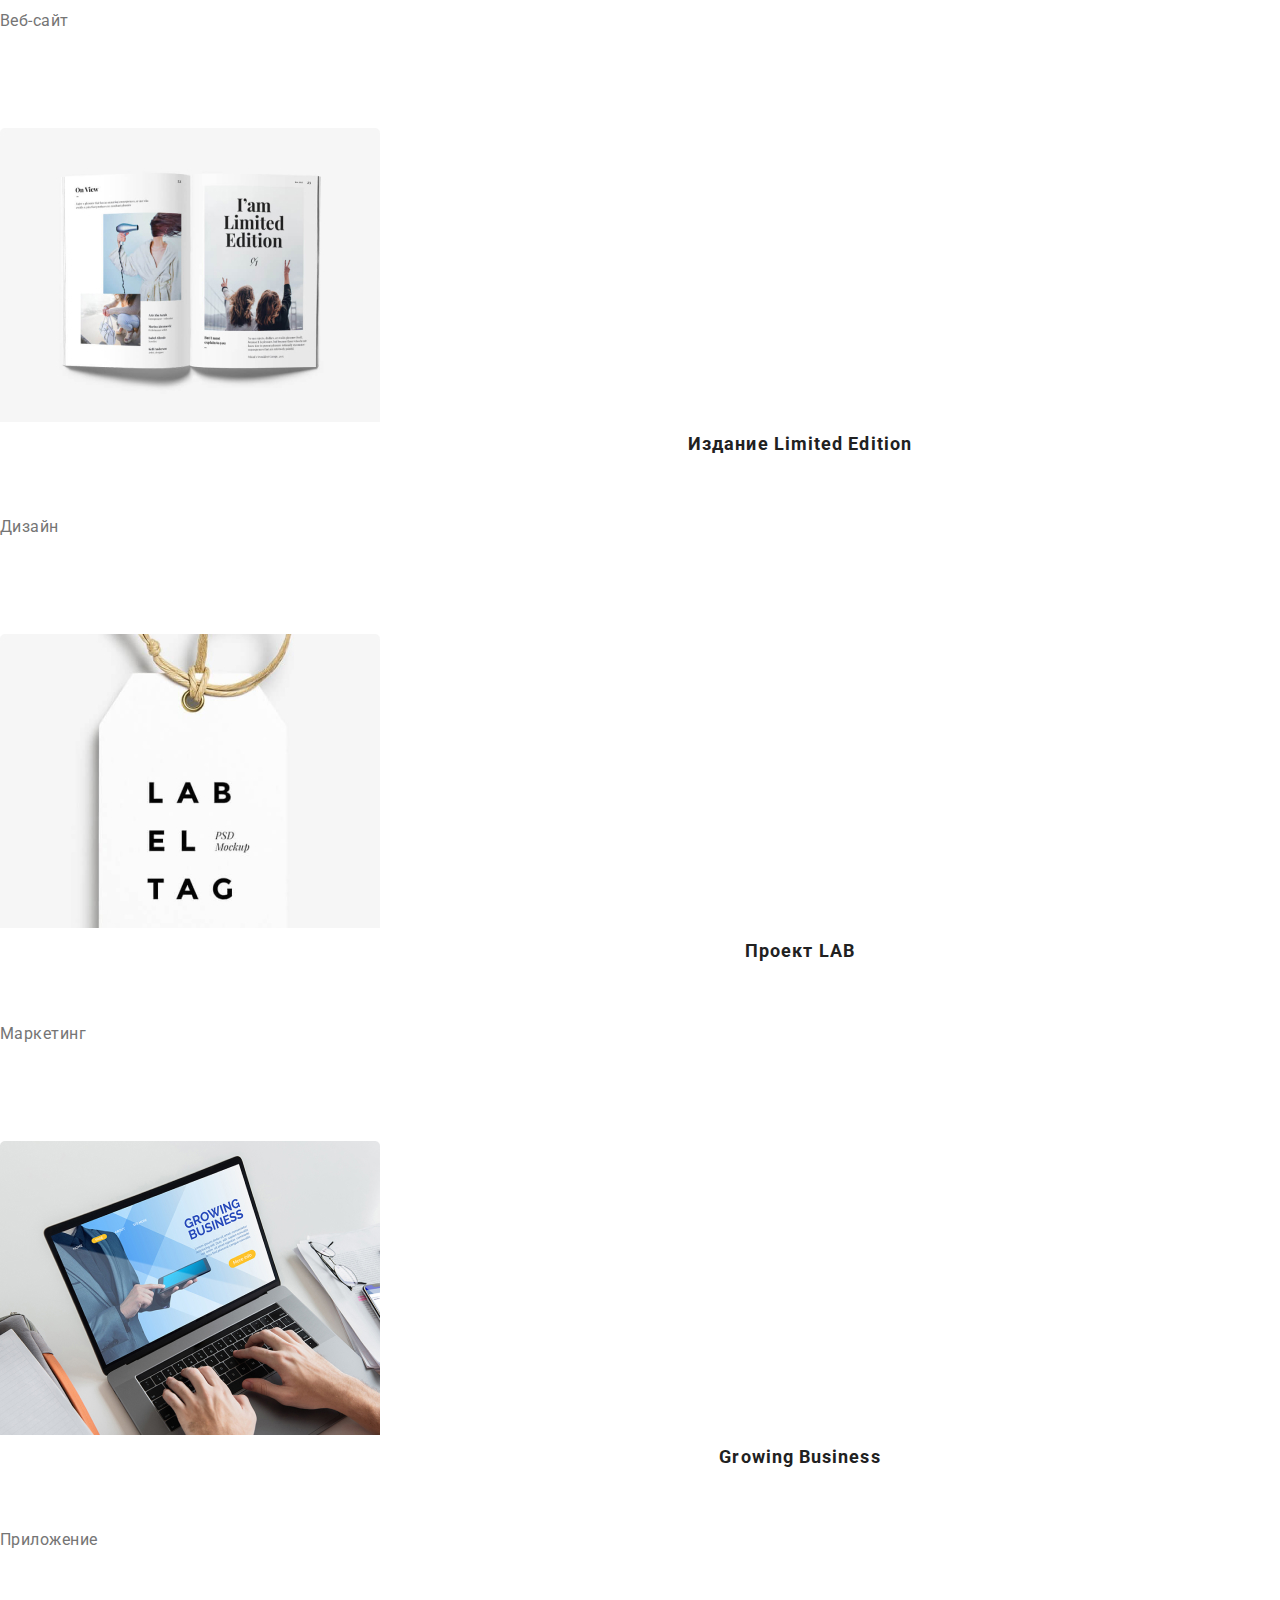
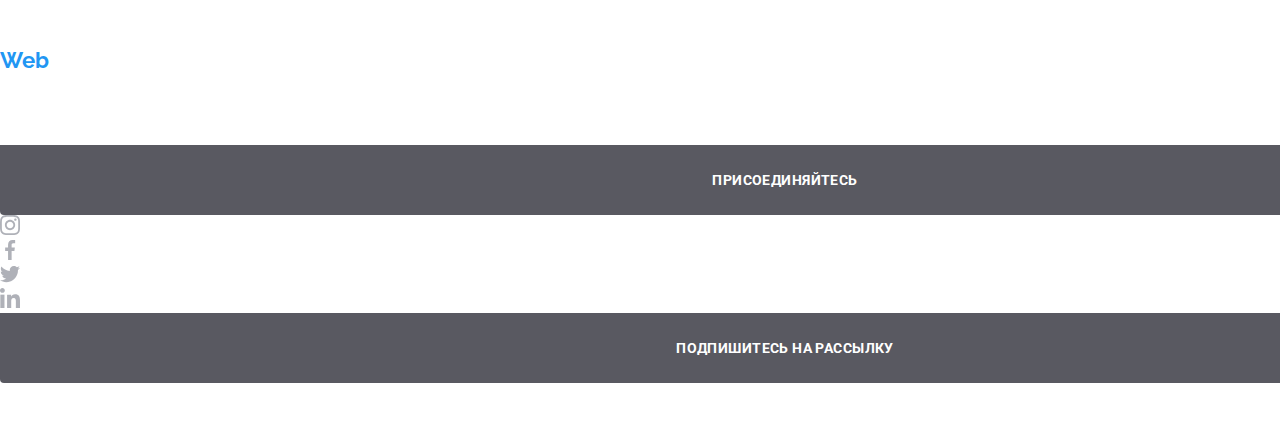
==== commit 802e05ed: "маржины падинги и т п" ====
--- a/portfolio.html
+++ b/portfolio.html
@@ -16,14 +16,18 @@
   </head>
   <body>
     <header>
-      <nav class="header">
-        <a class="logos" href="/"> <span class="logo">Web</span> Studio</a>
-        <ul class="social-links">
-          <li><a href="./index.html">Студия</a></li>
-          <li><a href="" class="link">Портфолио</a></li>
-          <li><a href="">Контакты</a></li>
-        </ul>
-        <ul>
+      <div class="container">
+        <nav class="header">
+          <a class="logos" href="/"> <span class="logo">Web</span> Studio</a>
+          <ul class="social-links">
+            <li class="link-title"><a href="" class="link">Студия</a></li>
+            <li class="link-title">
+              <a href="./portfolio.html">Портфолио</a>
+            </li>
+            <li class="link-title"><a href="">Контакты</a></li>
+          </ul>
+        </nav>
+        <ul class="contacts">
           <li>
             <img src="./images/envelope.svg" alt="Конверт" />
             <a class="phone" href="maito:info@defstudio.com"
@@ -35,7 +39,7 @@
             <a class="phone" href="tel:+380961111111">+38 096 111 11 11</a>
           </li>
         </ul>
-      </nav>
+      </div>
     </header>
     <main>
       <h1>Портфолио</h1>
--- a/css/styles.css
+++ b/css/styles.css
@@ -11,8 +11,11 @@
 body {
   font-family: Roboto;
   color: #212121;
+  width: 1600px;
 }
 .header {
+  display: flex;
+  align-items: center;
   background: #ffffff;
   color: #212121;
   font-family: Roboto;
@@ -23,139 +26,8 @@
   letter-spacing: 0.02em;
 }
 .container {
-  width: 1200px;
-  margin-left: auto;
-  margin-right: auto;
-  padding-left: 15px;
-  padding-right: 15px;
-  outline: 2px solid turquoise;
-}
-. .logo {
-  color: #2196f3;
-}
-.logos {
-  font-style: normal;
-  font-weight: bold;
-  font-size: 26px;
-  line-height: 31px;
-  letter-spacing: 0.03em;
-  font-family: Raleway;
-}
-.logos-footer {
-  font-family: Raleway;
-  font-style: normal;
-  font-weight: bold;
-  font-size: 22px;
-  line-height: 26px;
-  letter-spacing: 0.03em;
-  color: #ffffff;
-}
-a {
-  text-decoration: none;
-  font-size: 14px;
-  line-height: 16px;
-  color: #212121;
-}
-a:hover {
-  color: #2196f3;
-}
-ul {
-  margin-bottom: 0;
-  list-style: none;
-  padding-left: 0;
-}
-.link {
-  color: #2196f3;
-}
-.social-links .link {
-  font-style: normal;
-  font-weight: 500;
-  font-size: 14px;
-  line-height: 16px;
-  letter-spacing: 0.02em;
-}
-.adress {
-  font-style: normal;
-  font-weight: normal;
-  font-size: 14px;
-  line-height: 24px;
-  letter-spacing: 0.03em;
-  color: #ffffff;
-}
-.mobile {
-  font-style: normal;
-  font-weight: normal;
-  font-size: 14px;
-  line-height: 24px;
-  letter-spacing: 0.03em;
-  color: rgba(255, 255, 255, 0.6);
-}
-.phone {
-  color: #757575;
-  font-style: normal;
-  font-weight: 500;
-  font-size: 14px;
-  line-height: 16px;
-  letter-spacing: 0.02em;
-}
-.phone:hover {
-  color: #2196f3;
-}
-.contacts {
-  margin-top: 0;
-  margin-bottom: 0;
-}
-.preview {
-  margin-top: 0;
-  margin-bottom: 46px;
-  color: #ffffff;
-  background-color: black;
-  font-style: normal;
-  font-weight: 900;
-  font-size: 44px;
-  line-height: 60px;
-  letter-spacing: 0.06em;
-  text-transform: uppercase;
-  text-align: center;
-  width: 646px;
-  margin-left: 477px;
-  margin-right: 477px;
-}
-.conateiner-one {
-  width: 1600px;
-  margin-left: auto;
-  margin-right: auto;
-  text-align: center;
-  outline: 2px solid turquoise;
-}
-.button {
-  display: inline-block;
-  font-style: normal;
-  font-weight: bold;
-  font-size: 16px;
-  line-height: 30px;
-  letter-spacing: 0.06em;
-  color: #ffffff;
-  min-width: 200px;
-  padding: 10px 32px;
-  text-align: center;
-  background: #2196f3;
-  box-shadow: 0px 4px 4px rgba(0, 0, 0, 0.15);
-  border-radius: 4px;
-}
-p {
-  color: #757575;
-}
-.text {
-  margin-top: 0;
-  margin-bottom: 0;
-  font-style: normal;
-  font-weight: normal;
-  font-size: 14px;
-  line-height: 24px;
-  letter-spacing: 0.03em;
-}
-.conateiner-two {
+  display: flex;
+  align-items: center;
   width: 1230px;
   margin-left: auto;
   margin-right: auto;
@@ -163,7 +35,8 @@
   padding-right: 15px;
   outline: 2px solid turquoise;
 }
-.conateiner-three {
+.container-box {
+  align-items: center;
   width: 1230px;
   margin-left: auto;
   margin-right: auto;
@@ -171,25 +44,153 @@
   padding-right: 15px;
   outline: 2px solid turquoise;
 }
-.conateiner-four {
-  width: 1230px;
+.logo {
+  color: #2196f3;
+}
+.logos {
+  justify-content: start;
+  margin-right: 85px;
+  font-style: normal;
+  font-weight: bold;
+  font-size: 26px;
+  line-height: 31px;
+  letter-spacing: 0.03em;
+  font-family: Raleway;
+}
+.logos-footer {
+  font-family: Raleway;
+  font-style: normal;
+  font-weight: bold;
+  font-size: 22px;
+  line-height: 26px;
+  letter-spacing: 0.03em;
+  color: #ffffff;
+}
+a {
+  text-decoration: none;
+  font-size: 14px;
+  line-height: 16px;
+  color: #212121;
+}
+a:hover {
+  color: #2196f3;
+}
+ul {
+  margin-top: 0;
+  margin-bottom: 0;
+  list-style: none;
+  padding-left: 0;
+}
+.link {
+  color: #2196f3;
+  font-style: normal;
+  font-weight: 500;
+  font-size: 14px;
+  line-height: 16px;
+  letter-spacing: 0.02em;
+}
+.social-links {
+  display: flex;
+  font-style: normal;
+  font-weight: 500;
+  font-size: 14px;
+  line-height: 16px;
+  letter-spacing: 0.02em;
+}
+.link-title {
+  display: block;
+  padding-top: 32px;
+  padding-bottom: 32px;
+  margin-right: 50px;
+  font-style: normal;
+  font-weight: 500;
+  font-size: 14px;
+  line-height: 16px;
+  letter-spacing: 0.02em;
+}
+.link-title:last-child {
+  margin-right: 0;
+}
+.adress {
+  font-style: normal;
+  font-weight: normal;
+  font-size: 14px;
+  line-height: 24px;
+  letter-spacing: 0.03em;
+  color: #ffffff;
+}
+.mobile {
+  font-style: normal;
+  font-weight: normal;
+  font-size: 14px;
+  line-height: 24px;
+  letter-spacing: 0.03em;
+  color: rgba(255, 255, 255, 0.6);
+}
+.phone {
+  margin-right: 30px;
+  color: #757575;
+  font-style: normal;
+  font-weight: 500;
+  font-size: 14px;
+  line-height: 16px;
+  letter-spacing: 0.02em;
+}
+.phone:hover {
+  color: #2196f3;
+}
+.contacts {
+  display: flex;
+  margin-top: 0;
+  margin-bottom: 0;
+  margin-left: 305px;
+}
+.preview {
+  margin-top: 0;
+  margin-bottom: 46px;
+  color: #ffffff;
+  background-color: black;
+  font-style: normal;
+  font-weight: 900;
+  font-size: 44px;
+  line-height: 60px;
+  letter-spacing: 0.06em;
+  text-transform: uppercase;
+  text-align: center;
+  width: 646px;
   margin-left: auto;
   margin-right: auto;
-  padding-left: 15px;
-  padding-right: 15px;
-  background: #f5f4fa;
-  padding-top: 94px;
-  padding-bottom: 94px;
-  outline: 2px solid turquoise;
-}
-.conateiner-five {
-  width: 1230px;
-  margin-left: auto;
-  margin-right: auto;
-  padding-left: 15px;
-  padding-right: 15px;
-  outline: 2px solid turquoise;
-}
+}
+.button {
+  display: inline-block;
+  text-align: center;
+  font-style: normal;
+  font-weight: bold;
+  font-size: 16px;
+  line-height: 30px;
+  letter-spacing: 0.06em;
+  color: #ffffff;
+  min-width: 200px;
+  padding: 10px 32px;
+  background: #2196f3;
+  box-shadow: 0px 4px 4px rgba(0, 0, 0, 0.15);
+  border-radius: 4px;
+}
+p {
+  color: #757575;
+}
+.text {
+  width: 270px;
+  margin-top: 0;
+  margin-bottom: 0;
+  padding-right: 30px;
+  font-style: normal;
+  font-weight: normal;
+  font-size: 14px;
+  line-height: 24px;
+  letter-spacing: 0.03em;
+}
+
 .desc {
   margin-top: 0;
   margin-bottom: 0;
@@ -207,6 +208,10 @@
   font-size: 36px;
   line-height: 42px;
   letter-spacing: 0.03em;
+  text-align: center;
+}
+.none {
+  display: none;
 }
 h3 {
   margin-top: 0;
@@ -222,14 +227,20 @@
   width: 270px;
   height: 120px;
   margin-bottom: 30px;
+  padding-right: 30px;
   background: #f5f4fa;
   border-radius: 4px;
-}
-
+  text-align: center;
+}
+.box {
+  display: flex;
+  padding-top: 94px;
+}
 .item {
+  width: 270px;
   margin-top: 0;
   margin-bottom: 10px;
-
+  padding-right: 30px;
   font-style: normal;
   font-weight: bold;
   font-size: 14px;
@@ -241,6 +252,7 @@
 .items {
   margin-top: 0;
   margin-bottom: 0;
+  margin-right: 30px;
   padding: 27px 82px;
   font-style: normal;
   font-weight: bold;
@@ -251,6 +263,13 @@
   text-transform: uppercase;
   color: #ffffff;
   background: rgba(47, 48, 58, 0.8);
+  border-radius: 0px 0px 4px 4px;
+}
+.items-title {
+  display: flex;
+}
+.items-title > a {
+  margin-right: 30px;
 }
 .title {
   font-style: normal;
@@ -273,6 +292,14 @@
   line-height: 30px;
   letter-spacing: 0.03em;
 }
+.socials {
+  display: flex;
+  width: 270 px;
+}
+.socials-title {
+  margin-right: 40px;
+}
+
 .popup {
   font-style: normal;
   font-weight: normal;
@@ -290,3 +317,6 @@
   letter-spacing: 0.03em;
   color: rgba(255, 255, 255, 0.4);
 }
+.footer {
+  background: #2f303a;
+}
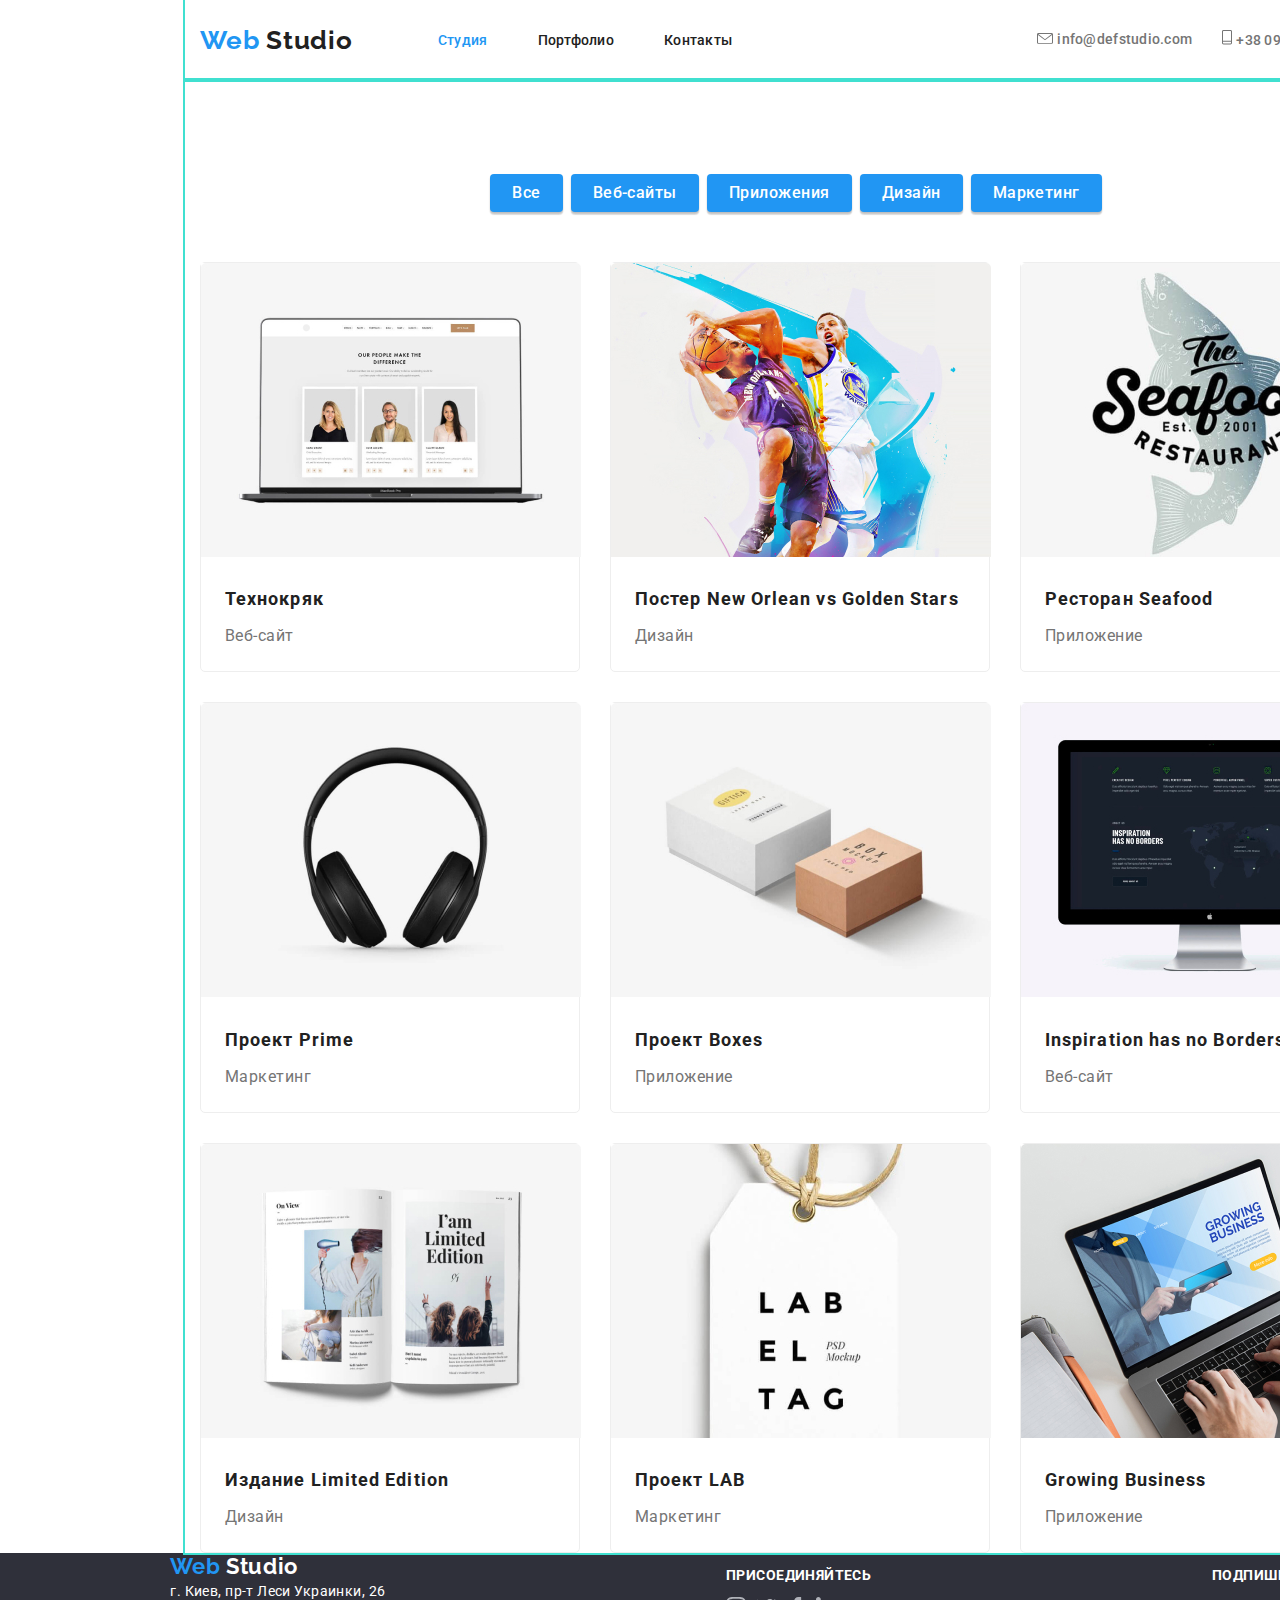
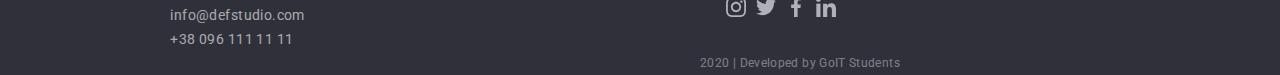
==== commit c9bf32df: "Подвал, портфолио" ====
--- a/portfolio.html
+++ b/portfolio.html
@@ -42,174 +42,127 @@
       </div>
     </header>
     <main>
-      <h1>Портфолио</h1>
-      <ul>
-        <li><a href="" class="title"> Все</a></li>
-        <li><a href="" class="title"> Веб-сайты</a></li>
-        <li><a href="" class="title"> Приложения</a></li>
-        <li><a href="" class="title"> Дизайн</a></li>
-        <li><a href="" class="title"> Маркетинг</a></li>
+      <div class="none"><h1>Портфолио</h1></div>
+      <div class="flex">
+        <ul class="widget">
+        <li class="widget-button"><a href="" class="title"> Все</a></li>
+        <li class="widget-button"><a href="" class="title"> Веб-сайты</a></li>
+        <li class="widget-button"><a href="" class="title"> Приложения</a></li>
+        <li class="widget-button"><a href="" class="title"> Дизайн</a></li>
+        <li class="widget-button"><a href="" class="title"> Маркетинг</a></li>
       </ul>
-      <ul>
-        <li>
+      <ul class="flex-container">
+        <li class="flex-element">
           <a href="">
-            <img
-              src="./images/tehnokryak.jpg"
-              alt="Компьютер с открытой веб-страницей"
-          /></a>
+            <img src="./images/tehnokryak.jpg" alt="Компьютер с открытой веб-страницей" /></a>
           <h2 class="subject">Технокряк</h2>
           <p class="subtitle">Веб-сайт</p>
-          <p class="popup">
-            Технокряк это современная площадка распространения коронавируса.
-            Компании используют эту платформу для цифрового шпионажа и атак на
-            защищённые сервера конкурентов.
-          </p>
         </li>
-        <li>
+        <li class="flex-element">
           <a href="">
             <img src="./images/man.jpg" alt="Баскетболисты борющиеся за мяч" />
           </a>
           <h2 class="subject">Постер New Orlean vs Golden Stars</h2>
           <p class="subtitle">Дизайн</p>
-          <p class="popup">
-            Lorem ipsum dolor sit amet consectetur adipisicing elit. Sequi,
-            porro. Quidem tenetur similique et aperiam, cum natus accusamus
-            laudantium eius animi distinctio quia quos reprehenderit sapiente.
-            Optio earum ratione soluta?
-          </p>
         </li>
-        <li>
+        <li class="flex-element">
           <a href="">
             <img src="./images/fish.jpg" alt="Логотип ресторана Seafood" />
           </a>
           <h2 class="subject">Ресторан Seafood</h2>
           <p class="subtitle">Приложение</p>
-          <p class="popup">
-            Lorem ipsum dolor sit amet consectetur adipisicing elit. Sequi,
-            porro. Quidem tenetur similique et aperiam, cum natus accusamus
-            laudantium eius animi distinctio quia quos reprehenderit sapiente.
-            Optio earum ratione soluta?
-          </p>
         </li>
-        <li>
+        <li class="flex-element">
           <a href="">
             <img src="./images/hp.jpg" alt="Наушники" />
           </a>
           <h2 class="subject">Проект Prime</h2>
           <p class="subtitle">Маркетинг</p>
-          <p class="popup">
-            Lorem ipsum dolor sit amet consectetur adipisicing elit. Sequi,
-            porro. Quidem tenetur similique et aperiam, cum natus accusamus
-            laudantium eius animi distinctio quia quos reprehenderit sapiente.
-            Optio earum ratione soluta?
-          </p>
         </li>
-        <li>
+        <li class="flex-element">
           <a href="">
             <img src="./images/box.jpg" alt="Две коробки на столе" />
           </a>
           <h2 class="subject">Проект Boxes</h2>
           <p class="subtitle">Приложение</p>
-          <p class="popup">
-            Lorem ipsum dolor sit amet consectetur adipisicing elit. Sequi,
-            porro. Quidem tenetur similique et aperiam, cum natus accusamus
-            laudantium eius animi distinctio quia quos reprehenderit sapiente.
-            Optio earum ratione soluta?
-          </p>
         </li>
-        <li>
+        <li class="flex-element">
           <a href="">
             <img src="./images/comp3.jpg" alt="Компьютер" />
           </a>
           <h2 class="subject">Inspiration has no Borders</h2>
           <p class="subtitle">Веб-сайт</p>
-          <p class="popup">
-            Lorem ipsum dolor sit amet consectetur adipisicing elit. Sequi,
-            porro. Quidem tenetur similique et aperiam, cum natus accusamus
-            laudantium eius animi distinctio quia quos reprehenderit sapiente.
-            Optio earum ratione soluta?
-          </p>
         </li>
-        <li>
+        <li class="flex-element">
           <a href="">
             <img src="./images/book.jpg" alt="Развернутая книга на столе" />
           </a>
           <h2 class="subject">Издание Limited Edition</h2>
           <p class="subtitle">Дизайн</p>
-          <p class="popup">
-            Lorem ipsum dolor sit amet consectetur adipisicing elit. Sequi,
-            porro. Quidem tenetur similique et aperiam, cum natus accusamus
-            laudantium eius animi distinctio quia quos reprehenderit sapiente.
-            Optio earum ratione soluta?
-          </p>
         </li>
-        <li>
+        <li class="flex-element">
           <a href="">
             <img src="./images/lab.jpg" alt="Бирка с логотипом Лаб" />
           </a>
           <h2 class="subject">Проект LAB</h2>
           <p class="subtitle">Маркетинг</p>
-          <p class="popup">
-            Lorem ipsum dolor sit amet consectetur adipisicing elit. Sequi,
-            porro. Quidem tenetur similique et aperiam, cum natus accusamus
-            laudantium eius animi distinctio quia quos reprehenderit sapiente.
-            Optio earum ratione soluta?
-          </p>
         </li>
-        <li>
+        <li class="flex-element">
           <a href="">
             <img src="./images/laptop.jpg" alt="Ноутбук" />
           </a>
           <h2 class="subject">Growing Business</h2>
           <p class="subtitle">Приложение</p>
-          <p class="popup">
-            Lorem ipsum dolor sit amet consectetur adipisicing elit. Sequi,
-            porro. Quidem tenetur similique et aperiam, cum natus accusamus
-            laudantium eius animi distinctio quia quos reprehenderit sapiente.
-            Optio earum ratione soluta?
-          </p>
-        </li>
+        </li></div>
       </ul>
     </main>
     <footer>
-      <a href="/" class="logos-footer"> <span class="logo">Web</span> Studio</a>
-      <address>
-        <ul class="adress">
-          <div class="adress">г. Киев, пр-т Леси Украинки, 26</div>
-          <li>
-            <a href="maito:info@defstudio.com" class="mobile"
-              >info@defstudio.com</a
-            >
-          </li>
-          <li>
-            <a href="tel:+380961111111" class="mobile">+38 096 111 11 11</a>
-          </li>
-        </ul>
-      </address>
+      <div class="footer">
+        <div class="avatar">
+          <a href="/" class="logos-footer">
+            <span class="logo">Web</span> Studio</a
+          >
+          <address>
+            <ul class="adress">
+              <div class="adress">г. Киев, пр-т Леси Украинки, 26</div>
+              <li>
+                <a href="maito:info@defstudio.com" class="mobile"
+                  >info@defstudio.com</a
+                >
+              </li>
+              <li>
+                <a href="tel:+380961111111" class="mobile">+38 096 111 11 11</a>
+              </li>
+            </ul>
+          </address>
+        </div>
+        <div class="content">
+          <p class="list-items">Присоединяйтесь</p>
+          <ul class="content-title">
+            <li class="socials-title">
+              <a href="https://www.instagram.com/?hl=ru">
+                <img src="./images/instagram.svg" alt="Логотип Инстаграмм" />
+              </a>
+            </li>
+            <li class="socials-title">
+              <a href="https://twitter.com/explore">
+                <img src="./images/twitter.svg" alt="Логотип твиттер"
+              /></a>
+            </li>
+            <li class="socials-title">
+              <a href="https://www.facebook.com/">
+                <img src="./images/facebook.svg" alt="Логотип Фейсбук" />
+              </a>
+            </li>
 
-      <p class="items">Присоединяйтесь</p>
-      <ul>
-        <li>
-          <a href="https://www.instagram.com/?hl=ru">
-            <img src="./images/instagram.svg" alt="Логотип Инстаграмм" />
-          </a>
-        </li>
-        <li>
-          <a href="https://www.facebook.com/">
-            <img src="./images/facebook.svg" alt="Логотип Фейсбук" />
-          </a>
-        </li>
-        <li>
-          <a href="https://twitter.com/explore">
-            <img src="./images/twitter.svg" alt="Логотип твиттер"
-          /></a>
-        </li>
-        <li>
-          <a href="https://www.linkedin.com/"></a>
-          <img src="./images/linkedln.svg" alt="Логотип линкодин" />
-        </li>
-      </ul>
-      <p class="items">Подпишитесь на рассылку</p>
+            <li class="socials-title">
+              <a href="https://www.linkedin.com/"></a>
+              <img src="./images/linkedln.svg" alt="Логотип линкодин" />
+            </li>
+          </ul>
+        </div>
+        <p class="list-items">Подпишитесь на рассылку</p>
+      </div>
       <p class="aside">2020 | Developed by GoIT Students</p>
     </footer>
   </body>
--- a/css/styles.css
+++ b/css/styles.css
@@ -44,6 +44,31 @@
   padding-right: 15px;
   outline: 2px solid turquoise;
 }
+.flex-container {
+  display: flex;
+  flex-wrap: wrap;
+  align-items: center;
+  width: 1230px;
+  margin-left: auto;
+  margin-right: auto;
+  padding-left: 15px;
+  padding-right: 15px;
+}
+.flex-element {
+  width: calc((100% - 60px) / 3);
+  margin-right: 30px;
+  margin-bottom: 30px;
+  background: #ffffff;
+  border: 1px solid #eeeeee;
+  box-sizing: border-box;
+  border-radius: 5px;
+}
+.flex-element:nth-last-child(-n + 3) {
+  margin-bottom: 0;
+}
+.flex-element:nth-child(3n) {
+  margin-right: 0;
+}
 .logo {
   color: #2196f3;
 }
@@ -172,6 +197,8 @@
   color: #ffffff;
   min-width: 200px;
   padding: 10px 32px;
+  margin-left: auto;
+  margin-right: auto;
   background: #2196f3;
   box-shadow: 0px 4px 4px rgba(0, 0, 0, 0.15);
   border-radius: 4px;
@@ -182,7 +209,7 @@
 .text {
   width: 270px;
   margin-top: 0;
-  margin-bottom: 0;
+  margin-bottom: 94px;
   padding-right: 30px;
   font-style: normal;
   font-weight: normal;
@@ -194,8 +221,11 @@
 .desc {
   margin-top: 0;
   margin-bottom: 0;
-  font-style: normal;
-  font-weight: normal;
+  padding-top: 10px;
+  padding-bottom: 28px;
+  font-style: normal;
+  font-weight: normal;
+  text-align: center;
   font-size: 16px;
   line-height: 19px;
   letter-spacing: 0.03em;
@@ -210,18 +240,25 @@
   letter-spacing: 0.03em;
   text-align: center;
 }
+.heading {
+  display: flex;
+  justify-content: center;
+  padding-top: 94px;
+}
 .none {
   display: none;
 }
 h3 {
   margin-top: 0;
   margin-bottom: 0;
+  padding-top: 30px;
   font-style: normal;
   font-weight: 500;
   font-size: 16px;
   line-height: 19px;
   letter-spacing: 0.03em;
   color: #212121;
+  text-align: center;
 }
 .picture {
   width: 270px;
@@ -235,6 +272,7 @@
 .box {
   display: flex;
   padding-top: 94px;
+  justify-content: center;
 }
 .item {
   width: 270px;
@@ -251,7 +289,7 @@
 }
 .items {
   margin-top: 0;
-  margin-bottom: 0;
+  margin-bottom: 94px;
   margin-right: 30px;
   padding: 27px 82px;
   font-style: normal;
@@ -265,13 +303,29 @@
   background: rgba(47, 48, 58, 0.8);
   border-radius: 0px 0px 4px 4px;
 }
+.list-items {
+  font-style: normal;
+  font-weight: bold;
+  font-size: 14px;
+  line-height: 16px;
+  text-align: center;
+  letter-spacing: 0.03em;
+  text-transform: uppercase;
+  color: #ffffff;
+}
 .items-title {
   display: flex;
+  justify-content: center;
 }
 .items-title > a {
   margin-right: 30px;
 }
+.meta {
+  display: flex;
+  justify-content: center;
+}
 .title {
+  color: #ffffff;
   font-style: normal;
   font-weight: 500;
   font-size: 16px;
@@ -279,6 +333,11 @@
   letter-spacing: 0.03em;
 }
 .subject {
+  padding-left: 24px;
+  padding-right: 24px;
+  margin-top: 20px;
+  margin-bottom: 4px;
+  text-align: left;
   font-style: normal;
   font-weight: bold;
   font-size: 18px;
@@ -286,6 +345,11 @@
   letter-spacing: 0.06em;
 }
 .subtitle {
+  width: 322px;
+  margin-left: 24px;
+  padding-right: 24px;
+  margin-top: 0;
+  margin-bottom: 20px;
   font-style: normal;
   font-weight: normal;
   font-size: 16px;
@@ -294,10 +358,23 @@
 }
 .socials {
   display: flex;
-  width: 270 px;
+  padding-bottom: 36px;
+  justify-content: center;
 }
 .socials-title {
-  margin-right: 40px;
+  margin-right: 10px;
+  text-align: center;
+}
+.socials-title:last-child {
+  margin-right: 0;
+}
+.holder {
+  background: #ffffff;
+  box-shadow: 0px 2px 1px rgba(0, 0, 0, 0.2), 0px 1px 1px rgba(0, 0, 0, 0.14),
+    0px 1px 3px rgba(0, 0, 0, 0.12);
+  border-radius: 4px;
+  margin-right: 30px;
+  margin-bottom: 94px;
 }
 
 .popup {
@@ -309,14 +386,59 @@
   color: #ffffff;
 }
 .aside {
-  font-style: normal;
-  font-weight: normal;
+  margin-top: 0;
+  margin-bottom: 0;
+  font-style: normal;
+  font-weight: normal;
+  background: #2f303a;
   font-size: 12px;
   line-height: 24px;
   text-align: center;
   letter-spacing: 0.03em;
   color: rgba(255, 255, 255, 0.4);
 }
+.list {
+  display: flex;
+}
+.list-title {
+  margin-right: 30px;
+  margin-bottom: 94px;
+}
+.list-title:last-child {
+  margin-right: 0;
+}
 .footer {
+  display: flex;
+  justify-content: space-around;
+  width: 1600px;
   background: #2f303a;
 }
+.content-title {
+  display: flex;
+}
+.widget {
+  display: flex;
+  justify-content: center;
+  padding-left: 15px;
+  padding-right: 15px;
+  margin-left: auto;
+  margin-right: auto;
+  padding-top: 94px;
+  margin-bottom: 50px;
+}
+.flex {
+  width: 1230px;
+  margin-left: auto;
+  margin-right: auto;
+  outline: 2px solid turquoise;
+}
+.widget-button {
+  display: inline-block;
+  text-align: center;
+  padding: 6px 22px;
+  margin-right: 8px;
+  background: #2196f3;
+  box-shadow: 0px 2px 2px rgba(0, 0, 0, 0.12), 0px 1px 2px rgba(0, 0, 0, 0.08),
+    0px 3px 1px rgba(0, 0, 0, 0.1);
+  border-radius: 4px;
+}
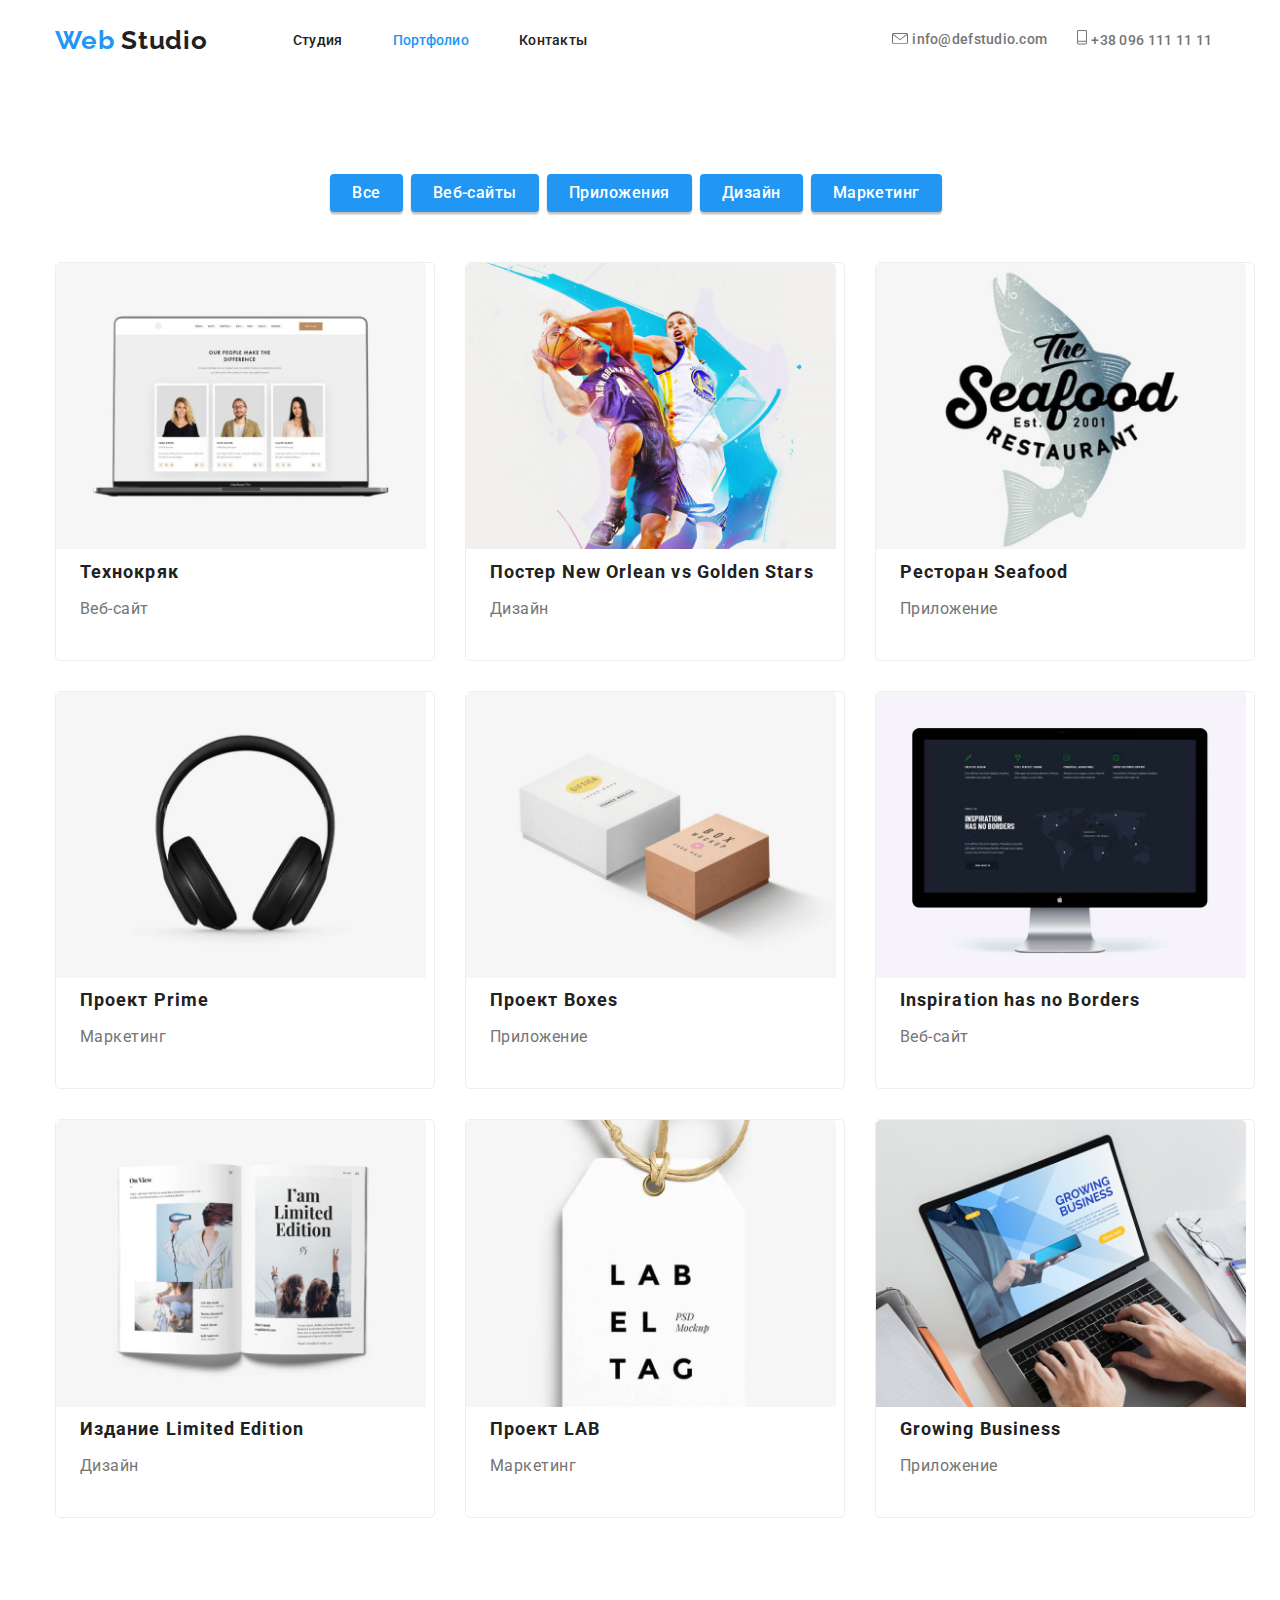
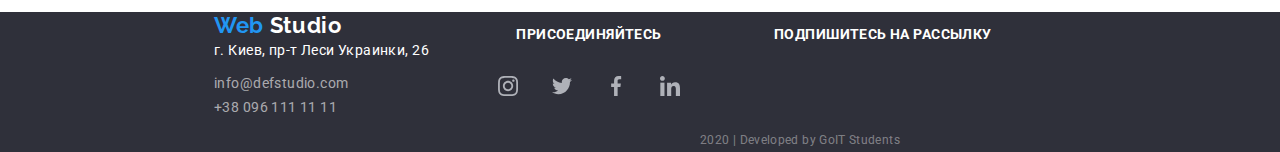
==== commit b5685e47: "правки ДЗ" ====
--- a/portfolio.html
+++ b/portfolio.html
@@ -17,18 +17,20 @@
   <body>
     <header>
       <div class="container">
+        <div class="header-title">
         <nav class="header">
           <a class="logos" href="/"> <span class="logo">Web</span> Studio</a>
-          <ul class="social-links">
-            <li class="link-title"><a href="" class="link">Студия</a></li>
+           <ul class="social-links">
             <li class="link-title">
-              <a href="./portfolio.html">Портфолио</a>
+              <a href="./index.html">Студия</a></li>
+            <li class="link-title">
+              <a href="./portfolio.html" class="link">Портфолио</a>
             </li>
             <li class="link-title"><a href="">Контакты</a></li>
           </ul>
         </nav>
         <ul class="contacts">
-          <li>
+          <li class="contacts-item">
             <img src="./images/envelope.svg" alt="Конверт" />
             <a class="phone" href="maito:info@defstudio.com"
               >info@defstudio.com</a
@@ -39,6 +41,7 @@
             <a class="phone" href="tel:+380961111111">+38 096 111 11 11</a>
           </li>
         </ul>
+        </div>
       </div>
     </header>
     <main>
@@ -53,63 +56,63 @@
       </ul>
       <ul class="flex-container">
         <li class="flex-element">
-          <a href="">
-            <img src="./images/tehnokryak.jpg" alt="Компьютер с открытой веб-страницей" /></a>
+          <a href="" class="subject-title">
+            <img src="./images/tehnokryak.jpg" alt="Компьютер с открытой веб-страницей" width="370px"/></a>
           <h2 class="subject">Технокряк</h2>
           <p class="subtitle">Веб-сайт</p>
         </li>
         <li class="flex-element">
-          <a href="">
-            <img src="./images/man.jpg" alt="Баскетболисты борющиеся за мяч" />
+          <a href="" class="subject-title">
+            <img src="./images/man.jpg" alt="Баскетболисты борющиеся за мяч" width="370px"/>
           </a>
           <h2 class="subject">Постер New Orlean vs Golden Stars</h2>
           <p class="subtitle">Дизайн</p>
         </li>
         <li class="flex-element">
-          <a href="">
-            <img src="./images/fish.jpg" alt="Логотип ресторана Seafood" />
+          <a href="" class="subject-title">
+            <img src="./images/fish.jpg" alt="Логотип ресторана Seafood" width="370px"/>
           </a>
           <h2 class="subject">Ресторан Seafood</h2>
           <p class="subtitle">Приложение</p>
         </li>
         <li class="flex-element">
-          <a href="">
-            <img src="./images/hp.jpg" alt="Наушники" />
+          <a href="" class="subject-title">
+            <img src="./images/hp.jpg" alt="Наушники" width="370px"/>
           </a>
           <h2 class="subject">Проект Prime</h2>
           <p class="subtitle">Маркетинг</p>
         </li>
         <li class="flex-element">
-          <a href="">
-            <img src="./images/box.jpg" alt="Две коробки на столе" />
+          <a href="" class="subject-title">
+            <img src="./images/box.jpg" alt="Две коробки на столе" width="370px"/>
           </a>
           <h2 class="subject">Проект Boxes</h2>
           <p class="subtitle">Приложение</p>
         </li>
         <li class="flex-element">
-          <a href="">
-            <img src="./images/comp3.jpg" alt="Компьютер" />
+          <a href="" class="subject-title">
+            <img src="./images/comp3.jpg" alt="Компьютер" width="370px"/>
           </a>
           <h2 class="subject">Inspiration has no Borders</h2>
           <p class="subtitle">Веб-сайт</p>
         </li>
         <li class="flex-element">
-          <a href="">
-            <img src="./images/book.jpg" alt="Развернутая книга на столе" />
+          <a href="" class="subject-title">
+            <img src="./images/book.jpg" alt="Развернутая книга на столе" width="370px"/>
           </a>
           <h2 class="subject">Издание Limited Edition</h2>
           <p class="subtitle">Дизайн</p>
         </li>
         <li class="flex-element">
-          <a href="">
-            <img src="./images/lab.jpg" alt="Бирка с логотипом Лаб" />
+          <a href="" class="subject-title">
+            <img src="./images/lab.jpg" alt="Бирка с логотипом Лаб" width="370px"/>
           </a>
           <h2 class="subject">Проект LAB</h2>
           <p class="subtitle">Маркетинг</p>
         </li>
         <li class="flex-element">
-          <a href="">
-            <img src="./images/laptop.jpg" alt="Ноутбук" />
+          <a href="" class="subject-title">
+            <img src="./images/laptop.jpg" alt="Ноутбук" width="370px"/>
           </a>
           <h2 class="subject">Growing Business</h2>
           <p class="subtitle">Приложение</p>
--- a/css/styles.css
+++ b/css/styles.css
@@ -11,7 +11,6 @@
 body {
   font-family: Roboto;
   color: #212121;
-  width: 1600px;
 }
 .header {
   display: flex;
@@ -25,39 +24,41 @@
   line-height: 16px;
   letter-spacing: 0.02em;
 }
+.header-title {
+  display: flex;
+  align-items: center;
+}
 .container {
-  display: flex;
-  align-items: center;
-  width: 1230px;
+  width: 1200px;
   margin-left: auto;
   margin-right: auto;
   padding-left: 15px;
   padding-right: 15px;
-  outline: 2px solid turquoise;
 }
 .container-box {
   align-items: center;
-  width: 1230px;
+  text-align: center;
+  width: 1200px;
   margin-left: auto;
   margin-right: auto;
   padding-left: 15px;
   padding-right: 15px;
-  outline: 2px solid turquoise;
+  padding-top: 94px;
+  padding-bottom: 94px;
 }
 .flex-container {
   display: flex;
   flex-wrap: wrap;
   align-items: center;
-  width: 1230px;
-  margin-left: auto;
-  margin-right: auto;
-  padding-left: 15px;
-  padding-right: 15px;
+  width: 1200px;
+  margin-left: auto;
+  margin-right: auto;
 }
 .flex-element {
   width: calc((100% - 60px) / 3);
   margin-right: 30px;
   margin-bottom: 30px;
+  padding-bottom: 20px;
   background: #ffffff;
   border: 1px solid #eeeeee;
   box-sizing: border-box;
@@ -83,6 +84,7 @@
   font-family: Raleway;
 }
 .logos-footer {
+  margin-bottom: 10px;
   font-family: Raleway;
   font-style: normal;
   font-weight: bold;
@@ -92,6 +94,10 @@
   color: #ffffff;
 }
 a {
+  margin-top: 0;
+  margin-bottom: 0;
+  padding-top: 0;
+  padding-bottom: 0;
   text-decoration: none;
   font-size: 14px;
   line-height: 16px;
@@ -103,8 +109,12 @@
 ul {
   margin-top: 0;
   margin-bottom: 0;
+  margin-left: 0;
+  margin-right: 0;
   list-style: none;
   padding-left: 0;
+  padding-top: 0;
+  padding-right: 0;
 }
 .link {
   color: #2196f3;
@@ -137,6 +147,7 @@
   margin-right: 0;
 }
 .adress {
+  margin-bottom: 9px;
   font-style: normal;
   font-weight: normal;
   font-size: 14px;
@@ -152,8 +163,13 @@
   letter-spacing: 0.03em;
   color: rgba(255, 255, 255, 0.6);
 }
+.mobile-title {
+  margin-bottom: 9px;
+}
+.mobile-title:last-child {
+  margin-bottom: 0px;
+}
 .phone {
-  margin-right: 30px;
   color: #757575;
   font-style: normal;
   font-weight: 500;
@@ -169,6 +185,9 @@
   margin-top: 0;
   margin-bottom: 0;
   margin-left: 305px;
+}
+.contacts-item {
+  margin-right: 30px;
 }
 .preview {
   margin-top: 0;
@@ -197,8 +216,6 @@
   color: #ffffff;
   min-width: 200px;
   padding: 10px 32px;
-  margin-left: auto;
-  margin-right: auto;
   background: #2196f3;
   box-shadow: 0px 4px 4px rgba(0, 0, 0, 0.15);
   border-radius: 4px;
@@ -209,20 +226,19 @@
 .text {
   width: 270px;
   margin-top: 0;
-  margin-bottom: 94px;
-  padding-right: 30px;
+  margin-right: 30px;
   font-style: normal;
   font-weight: normal;
   font-size: 14px;
   line-height: 24px;
   letter-spacing: 0.03em;
 }
-
+.name {
+  margin-top: 30px;
+}
 .desc {
-  margin-top: 0;
-  margin-bottom: 0;
-  padding-top: 10px;
-  padding-bottom: 28px;
+  margin-top: 10px;
+  margin-bottom: 28px;
   font-style: normal;
   font-weight: normal;
   text-align: center;
@@ -243,7 +259,6 @@
 .heading {
   display: flex;
   justify-content: center;
-  padding-top: 94px;
 }
 .none {
   display: none;
@@ -251,7 +266,6 @@
 h3 {
   margin-top: 0;
   margin-bottom: 0;
-  padding-top: 30px;
   font-style: normal;
   font-weight: 500;
   font-size: 16px;
@@ -264,21 +278,20 @@
   width: 270px;
   height: 120px;
   margin-bottom: 30px;
-  padding-right: 30px;
+  margin-right: 30px;
   background: #f5f4fa;
   border-radius: 4px;
   text-align: center;
 }
 .box {
   display: flex;
-  padding-top: 94px;
   justify-content: center;
 }
 .item {
   width: 270px;
   margin-top: 0;
   margin-bottom: 10px;
-  padding-right: 30px;
+  margin-right: 30px;
   font-style: normal;
   font-weight: bold;
   font-size: 14px;
@@ -289,8 +302,8 @@
 }
 .items {
   margin-top: 0;
-  margin-bottom: 94px;
-  margin-right: 30px;
+  margin-bottom: 0;
+  width: 370px;
   padding: 27px 82px;
   font-style: normal;
   font-weight: bold;
@@ -304,6 +317,7 @@
   border-radius: 0px 0px 4px 4px;
 }
 .list-items {
+  margin-bottom: 34px;
   font-style: normal;
   font-weight: bold;
   font-size: 14px;
@@ -316,13 +330,20 @@
 .items-title {
   display: flex;
   justify-content: center;
-}
-.items-title > a {
-  margin-right: 30px;
+  margin-top: 50px;
+}
+.heading-title {
+  margin-right: 30px;
+}
+.header-title :last-child {
+  margin-right: 0;
 }
 .meta {
   display: flex;
   justify-content: center;
+}
+.meta :last-child {
+  margin-right: 0;
 }
 .title {
   color: #ffffff;
@@ -335,7 +356,6 @@
 .subject {
   padding-left: 24px;
   padding-right: 24px;
-  margin-top: 20px;
   margin-bottom: 4px;
   text-align: left;
   font-style: normal;
@@ -343,13 +363,15 @@
   font-size: 18px;
   line-height: 36px;
   letter-spacing: 0.06em;
+}
+.subject-title {
+  margin-bottom: 20px;
 }
 .subtitle {
   width: 322px;
   margin-left: 24px;
   padding-right: 24px;
   margin-top: 0;
-  margin-bottom: 20px;
   font-style: normal;
   font-weight: normal;
   font-size: 16px;
@@ -358,23 +380,26 @@
 }
 .socials {
   display: flex;
-  padding-bottom: 36px;
   justify-content: center;
 }
 .socials-title {
-  margin-right: 10px;
+  margin-right: 34px;
   text-align: center;
 }
 .socials-title:last-child {
   margin-right: 0;
 }
 .holder {
+  height: 422px;
   background: #ffffff;
   box-shadow: 0px 2px 1px rgba(0, 0, 0, 0.2), 0px 1px 1px rgba(0, 0, 0, 0.14),
     0px 1px 3px rgba(0, 0, 0, 0.12);
   border-radius: 4px;
   margin-right: 30px;
-  margin-bottom: 94px;
+  padding-bottom: 36px;
+}
+.holder :last-child {
+  margin-right: 0;
 }
 
 .popup {
@@ -386,8 +411,11 @@
   color: #ffffff;
 }
 .aside {
-  margin-top: 0;
-  margin-bottom: 0;
+  width: 1600px;
+  margin-top: 0;
+  margin-bottom: 0;
+  margin-left: auto;
+  margin-right: auto;
   font-style: normal;
   font-weight: normal;
   background: #2f303a;
@@ -402,15 +430,17 @@
 }
 .list-title {
   margin-right: 30px;
-  margin-bottom: 94px;
 }
 .list-title:last-child {
   margin-right: 0;
 }
 .footer {
   display: flex;
-  justify-content: space-around;
   width: 1600px;
+  padding-left: 214px;
+  padding-right: 15px;
+  margin-left: auto;
+  margin-right: auto;
   background: #2f303a;
 }
 .content-title {
@@ -423,14 +453,16 @@
   padding-right: 15px;
   margin-left: auto;
   margin-right: auto;
+  margin-bottom: 50px;
+}
+.flex {
+  width: 1200px;
+  padding-right: 15px;
+  padding-left: 15px;
   padding-top: 94px;
-  margin-bottom: 50px;
-}
-.flex {
-  width: 1230px;
-  margin-left: auto;
-  margin-right: auto;
-  outline: 2px solid turquoise;
+  padding-bottom: 94px;
+  margin-left: auto;
+  margin-right: auto;
 }
 .widget-button {
   display: inline-block;
@@ -442,3 +474,9 @@
     0px 3px 1px rgba(0, 0, 0, 0.1);
   border-radius: 4px;
 }
+.avatar {
+  margin-right: 69px;
+}
+.content {
+  margin-right: 94px;
+}
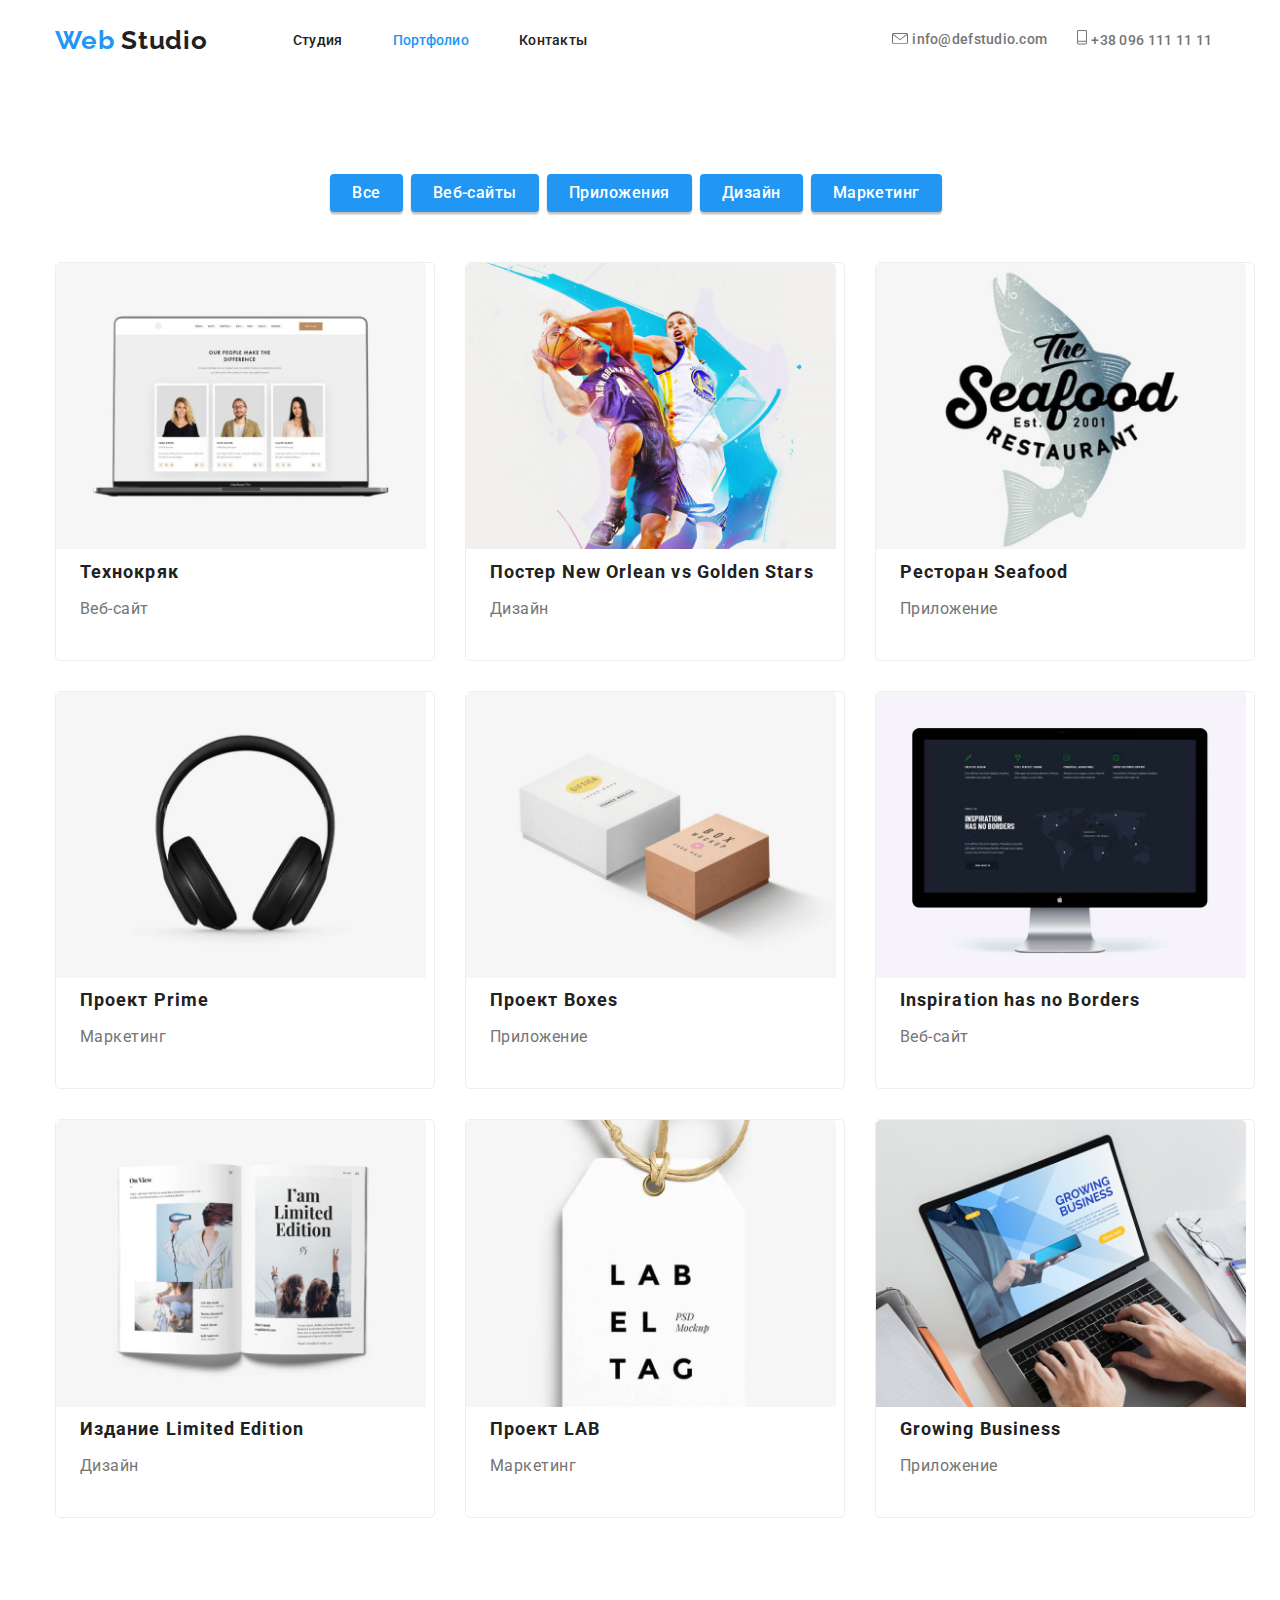
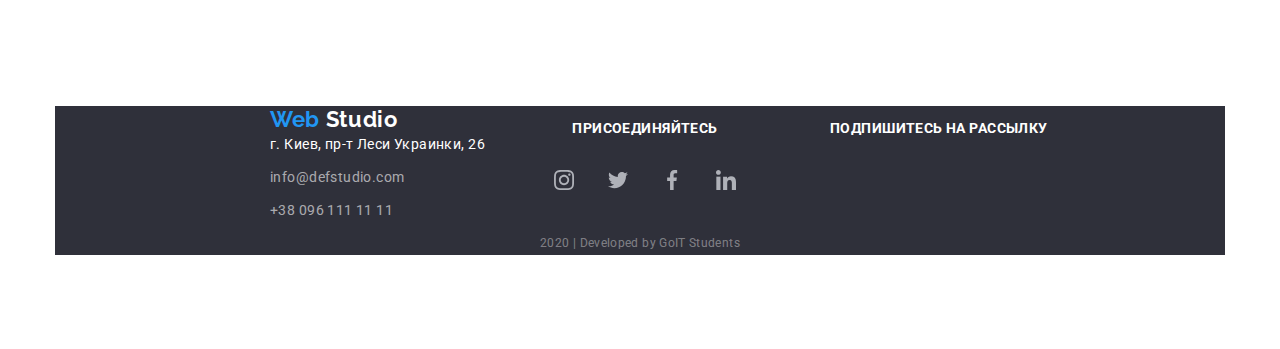
==== commit d37035e6: "переделкин" ====
--- a/portfolio.html
+++ b/portfolio.html
@@ -120,53 +120,51 @@
       </ul>
     </main>
     <footer>
-      <div class="footer">
-        <div class="avatar">
-          <a href="/" class="logos-footer">
-            <span class="logo">Web</span> Studio</a
-          >
-          <address>
-            <ul class="adress">
-              <div class="adress">г. Киев, пр-т Леси Украинки, 26</div>
-              <li>
-                <a href="maito:info@defstudio.com" class="mobile"
-                  >info@defstudio.com</a
-                >
+      <div class="container-box">
+        <div class="footer">
+          <div class="avatar">
+            <a href="/" class="logos-footer">
+              <span class="logo">Web</span> Studio</a>
+            <address>
+              <ul class="adress">
+                <div class="adress">г. Киев, пр-т Леси Украинки, 26</div>
+                <li class="mobile-title">
+                  <a href="maito:info@defstudio.com" class="mobile">info@defstudio.com</a>
+                </li>
+                <li class="mobile-title">
+                  <a href="tel:+380961111111" class="mobile">+38 096 111 11 11</a>
+                </li>
+              </ul>
+            </address>
+          </div>
+          <div class="content">
+            <p class="list-items">Присоединяйтесь</p>
+            <ul class="content-title">
+              <li class="socials-title">
+                <a href="https://www.instagram.com/?hl=ru">
+                  <img src="./images/instagram.svg" alt="Логотип Инстаграмм" width="20px" />
+                </a>
               </li>
-              <li>
-                <a href="tel:+380961111111" class="mobile">+38 096 111 11 11</a>
+              <li class="socials-title">
+                <a href="https://twitter.com/explore">
+                  <img src="./images/twitter.svg" alt="Логотип твиттер" width="20px" /></a>
+              </li>
+              <li class="socials-title">
+                <a href="https://www.facebook.com/">
+                  <img src="./images/facebook.svg" alt="Логотип Фейсбук" width="20px" />
+                </a>
+              </li>
+    
+              <li class="socials-title">
+                <a href="https://www.linkedin.com/"></a>
+                <img src="./images/linkedln.svg" alt="Логотип линкодин" width="20px" />
               </li>
             </ul>
-          </address>
+          </div>
+          <p class="list-items">Подпишитесь на рассылку</p>
         </div>
-        <div class="content">
-          <p class="list-items">Присоединяйтесь</p>
-          <ul class="content-title">
-            <li class="socials-title">
-              <a href="https://www.instagram.com/?hl=ru">
-                <img src="./images/instagram.svg" alt="Логотип Инстаграмм" />
-              </a>
-            </li>
-            <li class="socials-title">
-              <a href="https://twitter.com/explore">
-                <img src="./images/twitter.svg" alt="Логотип твиттер"
-              /></a>
-            </li>
-            <li class="socials-title">
-              <a href="https://www.facebook.com/">
-                <img src="./images/facebook.svg" alt="Логотип Фейсбук" />
-              </a>
-            </li>
-
-            <li class="socials-title">
-              <a href="https://www.linkedin.com/"></a>
-              <img src="./images/linkedln.svg" alt="Логотип линкодин" />
-            </li>
-          </ul>
-        </div>
-        <p class="list-items">Подпишитесь на рассылку</p>
+        <p class="aside">2020 | Developed by GoIT Students</p>
       </div>
-      <p class="aside">2020 | Developed by GoIT Students</p>
     </footer>
   </body>
 </html>
--- a/css/styles.css
+++ b/css/styles.css
@@ -37,7 +37,6 @@
 }
 .container-box {
   align-items: center;
-  text-align: center;
   width: 1200px;
   margin-left: auto;
   margin-right: auto;
@@ -220,6 +219,9 @@
   box-shadow: 0px 4px 4px rgba(0, 0, 0, 0.15);
   border-radius: 4px;
 }
+.button-items {
+  text-align: center;
+}
 p {
   color: #757575;
 }
@@ -227,6 +229,7 @@
   width: 270px;
   margin-top: 0;
   margin-right: 30px;
+  text-align: left;
   font-style: normal;
   font-weight: normal;
   font-size: 14px;
@@ -285,13 +288,14 @@
 }
 .box {
   display: flex;
-  justify-content: center;
+  text-align: center;
 }
 .item {
   width: 270px;
   margin-top: 0;
   margin-bottom: 10px;
   margin-right: 30px;
+  text-align: left;
   font-style: normal;
   font-weight: bold;
   font-size: 14px;
@@ -329,14 +333,18 @@
 }
 .items-title {
   display: flex;
-  justify-content: center;
   margin-top: 50px;
+  text-align: center;
 }
 .heading-title {
   margin-right: 30px;
 }
-.header-title :last-child {
-  margin-right: 0;
+.heading-title :last-child {
+  margin-right: 0;
+}
+.heading-title a {
+  display: block;
+  line-height: 0;
 }
 .meta {
   display: flex;
@@ -411,11 +419,8 @@
   color: #ffffff;
 }
 .aside {
-  width: 1600px;
-  margin-top: 0;
-  margin-bottom: 0;
-  margin-left: auto;
-  margin-right: auto;
+  margin-top: 0;
+  margin-bottom: 0;
   font-style: normal;
   font-weight: normal;
   background: #2f303a;
@@ -436,11 +441,6 @@
 }
 .footer {
   display: flex;
-  width: 1600px;
-  padding-left: 214px;
-  padding-right: 15px;
-  margin-left: auto;
-  margin-right: auto;
   background: #2f303a;
 }
 .content-title {
@@ -475,6 +475,7 @@
   border-radius: 4px;
 }
 .avatar {
+  margin-left: 215px;
   margin-right: 69px;
 }
 .content {
